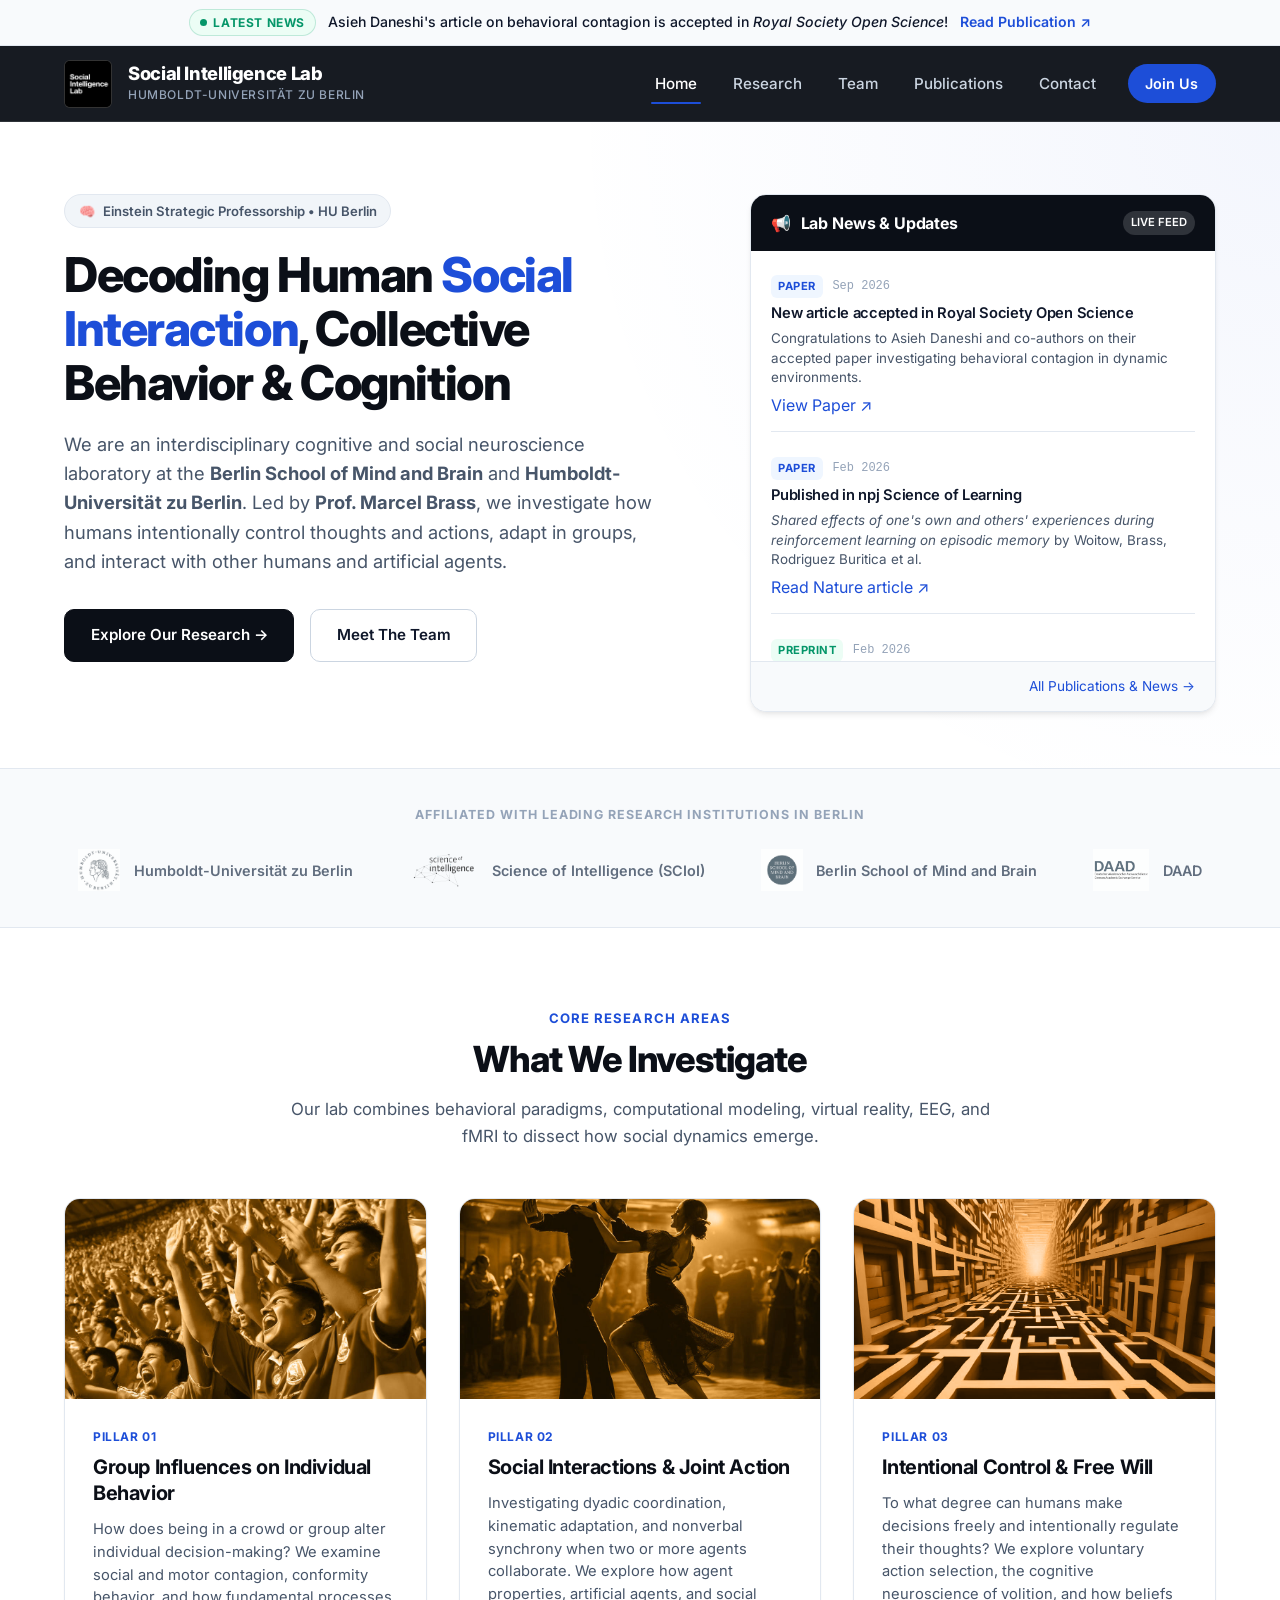
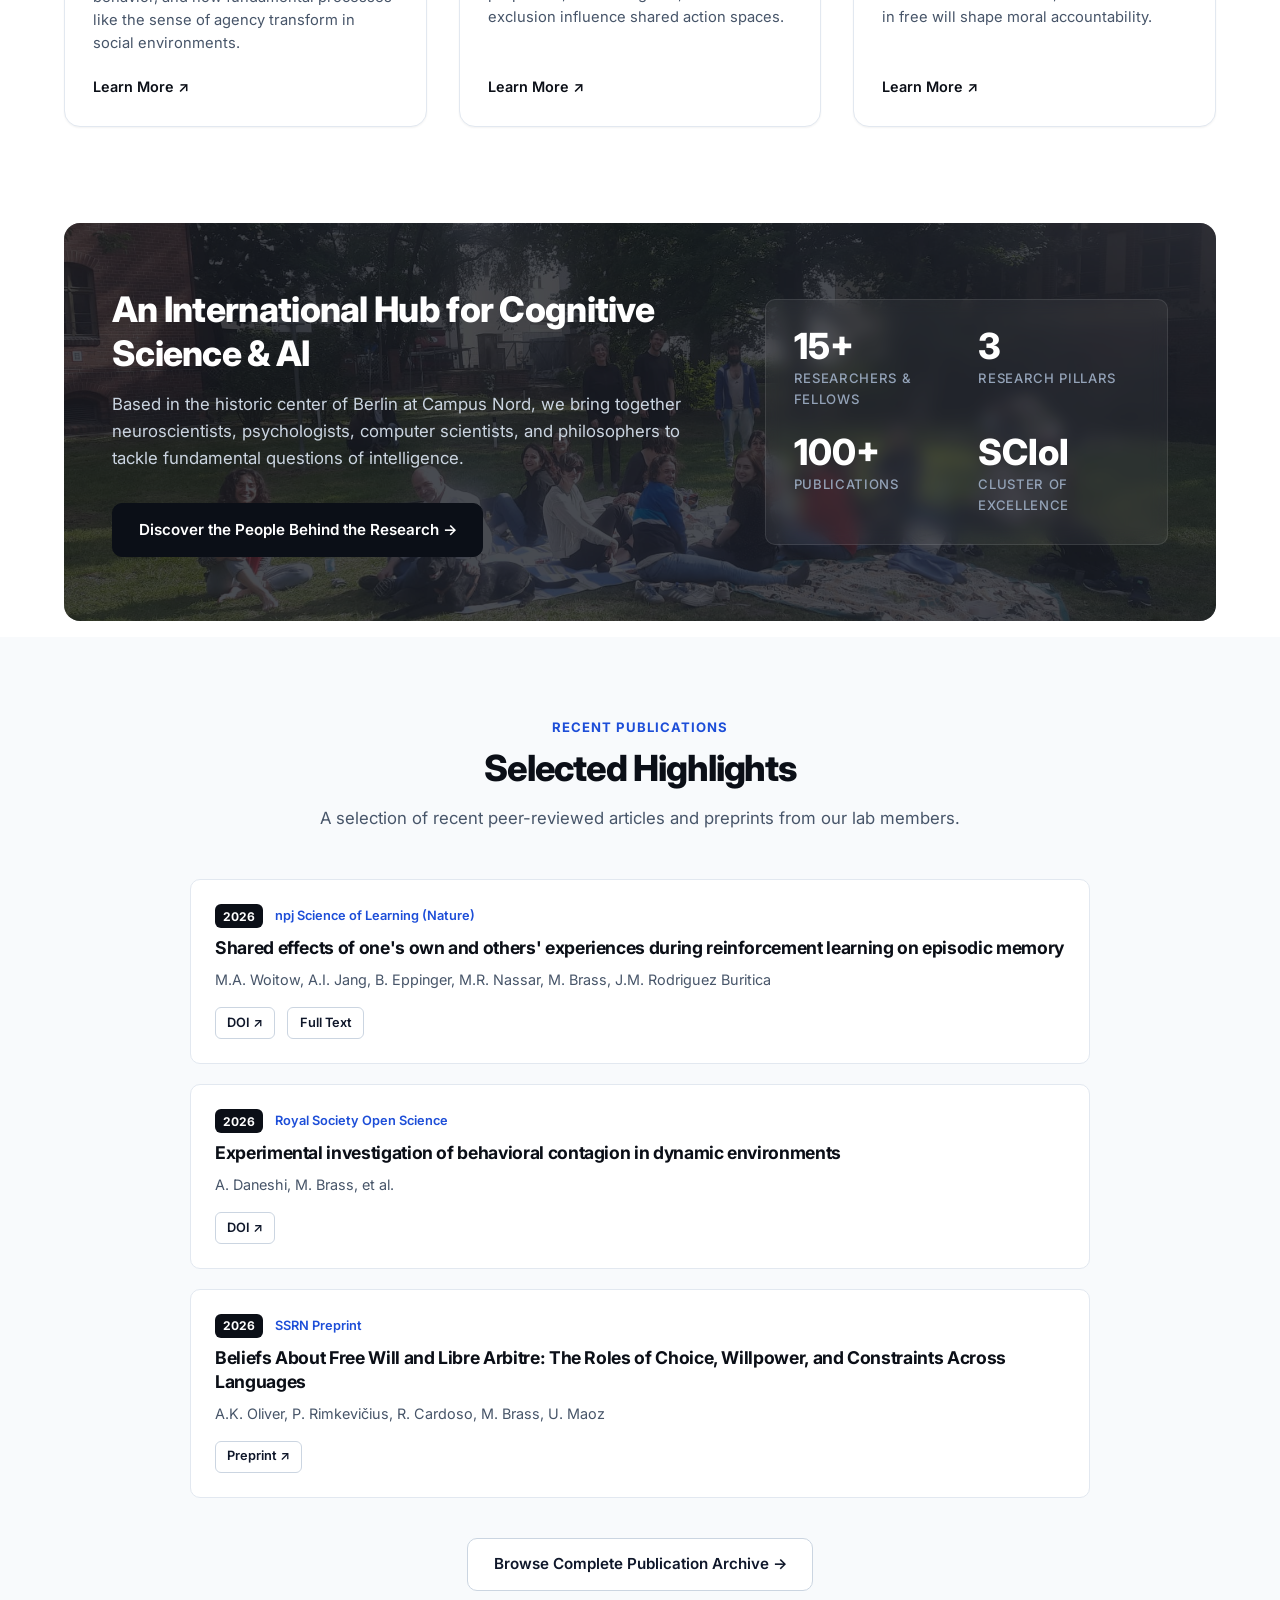
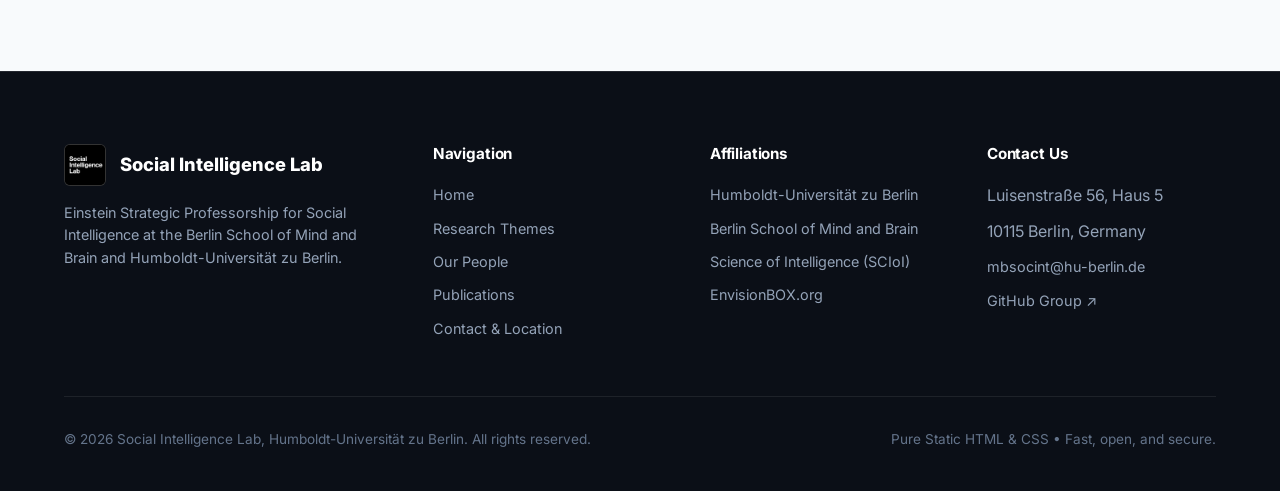
==== index.html @ 47cda261 "Initial scaffold: Modern pure static HTML/CSS website with Hero Split News Feed" ====
<!DOCTYPE html>
<html lang="en">
<head>
  <meta charset="UTF-8" />
  <meta name="viewport" content="width=device-width, initial-scale=1.0" />
  <title>Social Intelligence Lab | Humboldt-Universität zu Berlin</title>
  <meta name="description" content="Social Intelligence Lab, Einstein Professorship led by Prof. Marcel Brass at the Berlin School of Mind and Brain and Humboldt-Universität zu Berlin. Investigating the neuro-cognitive mechanisms of social behavior, collective dynamics, and intentional control." />
  
  <!-- Preconnect to Google Fonts -->
  <link rel="preconnect" href="https://fonts.googleapis.com" />
  <link rel="preconnect" href="https://fonts.gstatic.com" crossorigin />
  <link href="https://fonts.googleapis.com/css2?family=Inter:wght@400;500;600;700;800&family=JetBrains+Mono:wght@400;600&display=swap" rel="stylesheet" />

  <!-- Stylesheet -->
  <link rel="stylesheet" href="assets/css/style.css" />
  <link rel="icon" type="image/png" href="assets/images/logo.png" />
</head>
<body>

  <!-- 1. TOP ANNOUNCEMENT RIBBON -->
  <aside class="announcement-bar" aria-label="Announcement">
    <div class="container announcement-content">
      <span class="announcement-pill"><span class="pulsing-dot"></span> Latest News</span>
      <span class="announcement-text">Asieh Daneshi's article on behavioral contagion is accepted in <em>Royal Society Open Science</em>!</span>
      <a href="https://doi.org/10.1098/rsos.250200" target="_blank" rel="noopener noreferrer" class="announcement-link">
        Read Publication ↗
      </a>
    </div>
  </aside>

  <!-- 2. STICKY HEADER & NAVIGATION -->
  <header class="site-header">
    <div class="container nav-container">
      <a href="index.html" class="brand-link">
        <img src="assets/images/logo.png" alt="Social Intelligence Lab Logo" class="brand-logo" />
        <div class="brand-text">
          <span class="brand-title">Social Intelligence Lab</span>
          <span class="brand-subtitle">Humboldt-Universität zu Berlin</span>
        </div>
      </a>

      <!-- Mobile Hamburger Button -->
      <button class="mobile-toggle" aria-label="Toggle navigation menu" aria-expanded="false">
        ☰
      </button>

      <!-- Navigation Links -->
      <nav class="nav-menu" aria-label="Main Navigation">
        <a href="index.html" class="nav-link active">Home</a>
        <a href="research.html" class="nav-link">Research</a>
        <a href="team.html" class="nav-link">Team</a>
        <a href="publications.html" class="nav-link">Publications</a>
        <a href="contact.html" class="nav-link">Contact</a>
        <a href="contact.html#join" class="nav-cta">Join Us</a>
      </nav>
    </div>
  </header>

  <!-- 3. HERO SECTION (SPLIT 60% / 40%) -->
  <main id="main-content">
    <section class="hero-section">
      <div class="container hero-grid">
        
        <!-- Left Column: Vision & Identity -->
        <div class="hero-content">
          <div class="hero-badge">
            <span>🧠</span> Einstein Strategic Professorship • HU Berlin
          </div>
          <h1 class="hero-title">
            Decoding Human <span>Social Interaction</span>, Collective Behavior & Cognition
          </h1>
          <p class="hero-description">
            We are an interdisciplinary cognitive and social neuroscience laboratory at the 
            <strong>Berlin School of Mind and Brain</strong> and <strong>Humboldt-Universität zu Berlin</strong>. 
            Led by <strong>Prof. Marcel Brass</strong>, we investigate how humans intentionally control thoughts and actions, adapt in groups, and interact with other humans and artificial agents.
          </p>
          <div class="hero-actions">
            <a href="research.html" class="btn btn-primary">Explore Our Research →</a>
            <a href="team.html" class="btn btn-secondary">Meet The Team</a>
          </div>
        </div>

        <!-- Right Column: Hero Live News Feed -->
        <aside class="hero-news-box" aria-label="Latest Lab Updates">
          <div class="news-box-header">
            <h3><span>📢</span> Lab News & Updates</h3>
            <span class="live-badge">Live Feed</span>
          </div>

          <div class="news-box-list">
            <!-- News Item 1 -->
            <article class="news-item">
              <div class="news-meta">
                <span class="news-tag tag-paper">Paper</span>
                <time class="news-date" datetime="2026-09">Sep 2026</time>
              </div>
              <h4 class="news-headline">New article accepted in Royal Society Open Science</h4>
              <p class="news-snippet">
                Congratulations to Asieh Daneshi and co-authors on their accepted paper investigating behavioral contagion in dynamic environments.
              </p>
              <a href="https://doi.org/10.1098/rsos.250200" target="_blank" rel="noopener noreferrer">View Paper ↗</a>
            </article>

            <!-- News Item 2 -->
            <article class="news-item">
              <div class="news-meta">
                <span class="news-tag tag-paper">Paper</span>
                <time class="news-date" datetime="2026-02">Feb 2026</time>
              </div>
              <h4 class="news-headline">Published in npj Science of Learning</h4>
              <p class="news-snippet">
                <em>Shared effects of one's own and others' experiences during reinforcement learning on episodic memory</em> by Woitow, Brass, Rodriguez Buritica et al.
              </p>
              <a href="https://doi.org/10.1038/s41539-026-00409-7" target="_blank" rel="noopener noreferrer">Read Nature article ↗</a>
            </article>

            <!-- News Item 3 -->
            <article class="news-item">
              <div class="news-meta">
                <span class="news-tag tag-event">Preprint</span>
                <time class="news-date" datetime="2026-02">Feb 2026</time>
              </div>
              <h4 class="news-headline">Free Will and Libre Arbitre Across Languages</h4>
              <p class="news-snippet">
                New preprint on how choice, willpower, and constraints shape lay judgments across language communities (Oliver, Brass, Maoz et al.).
              </p>
              <a href="https://ssrn.com/abstract=6332405" target="_blank" rel="noopener noreferrer">Read SSRN Preprint ↗</a>
            </article>

            <!-- News Item 4 -->
            <article class="news-item">
              <div class="news-meta">
                <span class="news-tag tag-paper">Preprint</span>
                <time class="news-date" datetime="2026-01">Jan 2026</time>
              </div>
              <h4 class="news-headline">Us and Them: Anticipated Imitation Between Groups</h4>
              <p class="news-snippet">
                New study examining anticipated imitation and in-group/out-group coordination by Chai, Brass, Holroyd, Braem et al. on bioRxiv.
              </p>
              <a href="https://doi.org/10.64898/2026.01.26.701713" target="_blank" rel="noopener noreferrer">Read bioRxiv ↗</a>
            </article>
          </div>

          <div class="news-box-footer">
            <a href="publications.html">All Publications & News →</a>
          </div>
        </aside>

      </div>
    </section>

    <!-- 4. INSTITUTIONAL AFFILIATIONS STRIP -->
    <section class="affiliations-section" aria-label="Affiliated Institutions">
      <div class="container">
        <div class="affiliations-label">Affiliated with Leading Research Institutions in Berlin</div>
        <div class="affiliations-row">
          <div class="affil-item">
            <img src="assets/images/hu_logo.jpeg" alt="Humboldt-Universität zu Berlin" />
            <span>Humboldt-Universität zu Berlin</span>
          </div>
          <div class="affil-item">
            <img src="assets/images/scioi_logo.png" alt="Science of Intelligence Excellence Cluster" />
            <span>Science of Intelligence (SCIoI)</span>
          </div>
          <div class="affil-item">
            <img src="assets/images/mb_logo.png" alt="Berlin School of Mind and Brain" />
            <span>Berlin School of Mind and Brain</span>
          </div>
          <div class="affil-item">
            <img src="assets/images/daad.png" alt="DAAD" />
            <span>DAAD</span>
          </div>
        </div>
      </div>
    </section>

    <!-- 5. CORE RESEARCH PILLARS -->
    <section class="section" id="research">
      <div class="container">
        <header class="section-header">
          <span class="section-tag">Core Research Areas</span>
          <h2 class="section-title">What We Investigate</h2>
          <p class="section-subtitle">
            Our lab combines behavioral paradigms, computational modeling, virtual reality, EEG, and fMRI to dissect how social dynamics emerge.
          </p>
        </header>

        <div class="research-grid">
          <!-- Pillar 1 -->
          <article class="research-card">
            <img src="assets/images/projects/crowd.jpg" alt="Crowd behavior illustration" class="research-card-img" />
            <div class="research-card-body">
              <span class="research-card-tag">Pillar 01</span>
              <h3 class="research-card-title">Group Influences on Individual Behavior</h3>
              <p class="research-card-text">
                How does being in a crowd or group alter individual decision-making? We examine social and motor contagion, conformity behavior, and how fundamental processes like the sense of agency transform in social environments.
              </p>
              <a href="research.html#group-influence" class="research-card-link">Learn More ↗</a>
            </div>
          </article>

          <!-- Pillar 2 -->
          <article class="research-card">
            <img src="assets/images/projects/joint action_color.jpg" alt="Joint action illustration" class="research-card-img" />
            <div class="research-card-body">
              <span class="research-card-tag">Pillar 02</span>
              <h3 class="research-card-title">Social Interactions & Joint Action</h3>
              <p class="research-card-text">
                Investigating dyadic coordination, kinematic adaptation, and nonverbal synchrony when two or more agents collaborate. We explore how agent properties, artificial agents, and social exclusion influence shared action spaces.
              </p>
              <a href="research.html#social-interaction" class="research-card-link">Learn More ↗</a>
            </div>
          </article>

          <!-- Pillar 3 -->
          <article class="research-card">
            <img src="assets/images/projects/free will.png" alt="Intentional control diagram" class="research-card-img" />
            <div class="research-card-body">
              <span class="research-card-tag">Pillar 03</span>
              <h3 class="research-card-title">Intentional Control & Free Will</h3>
              <p class="research-card-text">
                To what degree can humans make decisions freely and intentionally regulate their thoughts? We explore voluntary action selection, the cognitive neuroscience of volition, and how beliefs in free will shape moral accountability.
              </p>
              <a href="research.html#intentionality" class="research-card-link">Learn More ↗</a>
            </div>
          </article>
        </div>
      </div>
    </section>

    <!-- 6. LAB SPOTLIGHT BANNER -->
    <section class="container">
      <div class="spotlight-banner">
        <div class="spotlight-content">
          <h2 class="spotlight-title">An International Hub for Cognitive Science & AI</h2>
          <p class="spotlight-desc">
            Based in the historic center of Berlin at Campus Nord, we bring together neuroscientists, psychologists, computer scientists, and philosophers to tackle fundamental questions of intelligence.
          </p>
          <a href="team.html" class="btn btn-primary">Discover the People Behind the Research →</a>
        </div>
        <div class="spotlight-stats">
          <div>
            <div class="stat-num">15+</div>
            <div class="stat-label">Researchers & Fellows</div>
          </div>
          <div>
            <div class="stat-num">3</div>
            <div class="stat-label">Research Pillars</div>
          </div>
          <div>
            <div class="stat-num">100+</div>
            <div class="stat-label">Publications</div>
          </div>
          <div>
            <div class="stat-num">SCIoI</div>
            <div class="stat-label">Cluster of Excellence</div>
          </div>
        </div>
      </div>
    </section>

    <!-- 7. RECENT PUBLICATIONS HIGHLIGHT -->
    <section class="section section-alt" id="publications">
      <div class="container">
        <header class="section-header">
          <span class="section-tag">Recent Publications</span>
          <h2 class="section-title">Selected Highlights</h2>
          <p class="section-subtitle">
            A selection of recent peer-reviewed articles and preprints from our lab members.
          </p>
        </header>

        <div class="publications-list">
          <!-- Pub 1 -->
          <article class="pub-card">
            <div class="pub-meta">
              <span class="pub-year">2026</span>
              <span class="pub-journal">npj Science of Learning (Nature)</span>
            </div>
            <h3 class="pub-title">Shared effects of one's own and others' experiences during reinforcement learning on episodic memory</h3>
            <p class="pub-authors">M.A. Woitow, A.I. Jang, B. Eppinger, M.R. Nassar, M. Brass, J.M. Rodriguez Buritica</p>
            <div class="pub-links">
              <a href="https://doi.org/10.1038/s41539-026-00409-7" target="_blank" rel="noopener noreferrer" class="pub-btn">DOI ↗</a>
              <a href="https://www.nature.com/articles/s41539-026-00409-7" target="_blank" rel="noopener noreferrer" class="pub-btn">Full Text</a>
            </div>
          </article>

          <!-- Pub 2 -->
          <article class="pub-card">
            <div class="pub-meta">
              <span class="pub-year">2026</span>
              <span class="pub-journal">Royal Society Open Science</span>
            </div>
            <h3 class="pub-title">Experimental investigation of behavioral contagion in dynamic environments</h3>
            <p class="pub-authors">A. Daneshi, M. Brass, et al.</p>
            <div class="pub-links">
              <a href="https://doi.org/10.1098/rsos.250200" target="_blank" rel="noopener noreferrer" class="pub-btn">DOI ↗</a>
            </div>
          </article>

          <!-- Pub 3 -->
          <article class="pub-card">
            <div class="pub-meta">
              <span class="pub-year">2026</span>
              <span class="pub-journal">SSRN Preprint</span>
            </div>
            <h3 class="pub-title">Beliefs About Free Will and Libre Arbitre: The Roles of Choice, Willpower, and Constraints Across Languages</h3>
            <p class="pub-authors">A.K. Oliver, P. Rimkevičius, R. Cardoso, M. Brass, U. Maoz</p>
            <div class="pub-links">
              <a href="https://ssrn.com/abstract=6332405" target="_blank" rel="noopener noreferrer" class="pub-btn">Preprint ↗</a>
            </div>
          </article>
        </div>

        <div style="text-align: center; margin-top: 2.5rem;">
          <a href="publications.html" class="btn btn-secondary">Browse Complete Publication Archive →</a>
        </div>
      </div>
    </section>
  </main>

  <!-- 8. FOOTER -->
  <footer class="site-footer">
    <div class="container">
      <div class="footer-grid">
        <div class="footer-brand">
          <div class="footer-logo-row">
            <img src="assets/images/logo.png" alt="Social Intelligence Lab Logo" class="footer-logo" />
            <span class="footer-brand-title">Social Intelligence Lab</span>
          </div>
          <p class="footer-brand-desc">
            Einstein Strategic Professorship for Social Intelligence at the Berlin School of Mind and Brain and Humboldt-Universität zu Berlin.
          </p>
        </div>

        <div class="footer-col">
          <h4>Navigation</h4>
          <div class="footer-links">
            <a href="index.html">Home</a>
            <a href="research.html">Research Themes</a>
            <a href="team.html">Our People</a>
            <a href="publications.html">Publications</a>
            <a href="contact.html">Contact & Location</a>
          </div>
        </div>

        <div class="footer-col">
          <h4>Affiliations</h4>
          <div class="footer-links">
            <a href="https://www.hu-berlin.de/" target="_blank" rel="noopener noreferrer">Humboldt-Universität zu Berlin</a>
            <a href="https://www.mind-and-brain.de/" target="_blank" rel="noopener noreferrer">Berlin School of Mind and Brain</a>
            <a href="https://www.scienceofintelligence.de/" target="_blank" rel="noopener noreferrer">Science of Intelligence (SCIoI)</a>
            <a href="https://envisionbox.org/" target="_blank" rel="noopener noreferrer">EnvisionBOX.org</a>
          </div>
        </div>

        <div class="footer-col">
          <h4>Contact Us</h4>
          <div class="footer-links">
            <span>Luisenstraße 56, Haus 5</span>
            <span>10115 Berlin, Germany</span>
            <a href="mailto:mbsocint@hu-berlin.de">mbsocint@hu-berlin.de</a>
            <a href="https://github.com/Social-intelligence-group" target="_blank" rel="noopener noreferrer">GitHub Group ↗</a>
          </div>
        </div>
      </div>

      <div class="footer-bottom">
        <div>© 2026 Social Intelligence Lab, Humboldt-Universität zu Berlin. All rights reserved.</div>
        <div>Pure Static HTML & CSS • Fast, open, and secure.</div>
      </div>
    </div>
  </footer>

  <!-- Scripts -->
  <script src="assets/js/main.js"></script>
</body>
</html>
---- assets/css/style.css ----
/* ==========================================================================
   Social Intelligence Lab - Main Stylesheet
   Pure Vanilla CSS Design System
   ========================================================================== */

/* --- 1. DESIGN TOKENS (CSS VARIABLES) --- */
:root {
  /* Brand & Core Palette (Tailored for high-contrast B&W logo) */
  --color-obsidian: #0b0f17;
  --color-dark-surface: #111827;
  --color-dark-border: #1f2937;
  
  --color-bg: #ffffff;
  --color-surface: #ffffff;
  --color-surface-subtle: #f8fafc;
  --color-surface-alt: #f1f5f9;
  
  --color-text-main: #0f172a;
  --color-text-muted: #475569;
  --color-text-light: #94a3b8;
  --color-border: #e2e8f0;
  --color-border-dark: #cbd5e1;

  /* Accent: Electric Azure / Cognitive Blue */
  --color-accent: #1d4ed8;
  --color-accent-hover: #1e40af;
  --color-accent-subtle: #eff6ff;
  --color-accent-glow: rgba(29, 78, 216, 0.15);

  /* Status Accents */
  --color-emerald: #059669;
  --color-emerald-bg: #ecfdf5;
  --color-amber: #d97706;
  --color-amber-bg: #fffbeb;

  /* Typography */
  --font-main: 'Inter', -apple-system, BlinkMacSystemFont, "Segoe UI", Roboto, Helvetica, Arial, sans-serif;
  --font-mono: ui-monospace, SFMono-Regular, Menlo, Monaco, Consolas, monospace;

  /* Layout */
  --max-width: 1200px;
  --header-height: 76px;
  --radius-sm: 6px;
  --radius-md: 10px;
  --radius-lg: 16px;
  --radius-full: 9999px;

  /* Shadows */
  --shadow-sm: 0 1px 2px 0 rgba(0, 0, 0, 0.05);
  --shadow-md: 0 4px 6px -1px rgba(0, 0, 0, 0.08), 0 2px 4px -2px rgba(0, 0, 0, 0.05);
  --shadow-lg: 0 10px 15px -3px rgba(0, 0, 0, 0.08), 0 4px 6px -4px rgba(0, 0, 0, 0.04);
  --shadow-hover: 0 20px 25px -5px rgba(0, 0, 0, 0.1), 0 8px 10px -6px rgba(0, 0, 0, 0.04);

  /* Transitions */
  --transition-fast: 0.15s ease;
  --transition-normal: 0.25s ease;
}

/* --- 2. RESET & BASE --- */
*, *::before, *::after {
  box-sizing: border-box;
  margin: 0;
  padding: 0;
}

html {
  font-family: var(--font-main);
  font-size: 16px;
  line-height: 1.6;
  color: var(--color-text-main);
  background-color: var(--color-bg);
  scroll-behavior: smooth;
  -webkit-font-smoothing: antialiased;
}

body {
  min-height: 100vh;
  display: flex;
  flex-direction: column;
}

img, picture, video, canvas, svg {
  display: block;
  max-width: 100%;
}

a {
  color: var(--color-accent);
  text-decoration: none;
  transition: color var(--transition-fast);
}

a:hover {
  color: var(--color-accent-hover);
}

h1, h2, h3, h4, h5, h6 {
  color: var(--color-obsidian);
  font-weight: 700;
  line-height: 1.25;
  letter-spacing: -0.02em;
}

p {
  color: var(--color-text-muted);
}

ul, ol {
  list-style: none;
}

.container {
  width: 100%;
  max-width: var(--max-width);
  margin-left: auto;
  margin-right: auto;
  padding-left: 1.5rem;
  padding-right: 1.5rem;
}

/* --- 3. HEADER & NAVIGATION --- */
.site-header {
  position: sticky;
  top: 0;
  z-index: 1000;
  background: rgba(11, 15, 23, 0.95);
  backdrop-filter: blur(12px);
  -webkit-backdrop-filter: blur(12px);
  border-bottom: 1px solid rgba(255, 255, 255, 0.1);
  height: var(--header-height);
  display: flex;
  align-items: center;
}

.nav-container {
  display: flex;
  align-items: center;
  justify-content: space-between;
  width: 100%;
}

.brand-link {
  display: flex;
  align-items: center;
  gap: 1rem;
  text-decoration: none;
}

.brand-logo {
  height: 48px;
  width: 48px;
  border-radius: var(--radius-sm);
  background: #000;
  border: 1px solid rgba(255, 255, 255, 0.2);
  object-fit: cover;
}

.brand-text {
  display: flex;
  flex-direction: column;
}

.brand-title {
  color: #ffffff;
  font-size: 1.15rem;
  font-weight: 800;
  letter-spacing: -0.02em;
  line-height: 1.15;
}

.brand-subtitle {
  color: #94a3b8;
  font-size: 0.75rem;
  font-weight: 500;
  text-transform: uppercase;
  letter-spacing: 0.05em;
}

.nav-menu {
  display: flex;
  align-items: center;
  gap: 1.75rem;
}

.nav-link {
  color: #cbd5e1;
  font-size: 0.95rem;
  font-weight: 500;
  padding: 0.5rem 0.25rem;
  position: relative;
  transition: color var(--transition-fast);
}

.nav-link:hover,
.nav-link.active {
  color: #ffffff;
}

.nav-link.active::after {
  content: '';
  position: absolute;
  bottom: 0;
  left: 0;
  width: 100%;
  height: 2px;
  background: var(--color-accent);
  border-radius: var(--radius-full);
}

.nav-cta {
  background: var(--color-accent);
  color: #ffffff !important;
  padding: 0.5rem 1.1rem;
  border-radius: var(--radius-full);
  font-weight: 600;
  font-size: 0.9rem;
  transition: background var(--transition-fast), transform var(--transition-fast);
}

.nav-cta:hover {
  background: var(--color-accent-hover);
  transform: translateY(-1px);
}

/* Mobile Toggle */
.mobile-toggle {
  display: none;
  background: none;
  border: none;
  color: #ffffff;
  font-size: 1.5rem;
  cursor: pointer;
  padding: 0.5rem;
}

/* --- 4. TOP ANNOUNCEMENT RIBBON --- */
.announcement-bar {
  background: var(--color-surface-subtle);
  border-bottom: 1px solid var(--color-border);
  padding: 0.55rem 0;
  font-size: 0.88rem;
}

.announcement-content {
  display: flex;
  align-items: center;
  justify-content: center;
  gap: 0.75rem;
  text-align: center;
  flex-wrap: wrap;
}

.announcement-pill {
  display: inline-flex;
  align-items: center;
  gap: 0.4rem;
  background: var(--color-emerald-bg);
  color: var(--color-emerald);
  font-size: 0.75rem;
  font-weight: 700;
  padding: 0.2rem 0.6rem;
  border-radius: var(--radius-full);
  text-transform: uppercase;
  letter-spacing: 0.05em;
  border: 1px solid rgba(5, 150, 105, 0.2);
}

.pulsing-dot {
  width: 7px;
  height: 7px;
  background: var(--color-emerald);
  border-radius: 50%;
  display: inline-block;
  animation: pulse-dot 1.8s infinite;
}

@keyframes pulse-dot {
  0% { transform: scale(0.9); opacity: 0.8; }
  50% { transform: scale(1.3); opacity: 1; box-shadow: 0 0 6px var(--color-emerald); }
  100% { transform: scale(0.9); opacity: 0.8; }
}

.announcement-text {
  color: var(--color-text-main);
  font-weight: 500;
}

.announcement-link {
  color: var(--color-accent);
  font-weight: 600;
  display: inline-flex;
  align-items: center;
  gap: 0.25rem;
}

.announcement-link:hover {
  text-decoration: underline;
}

/* --- 5. HERO SECTION (SPLIT 60% / 40%) --- */
.hero-section {
  padding: 4.5rem 0 3.5rem;
  background: radial-gradient(circle at top right, rgba(29, 78, 216, 0.05) 0%, rgba(255, 255, 255, 0) 50%);
  border-bottom: 1px solid var(--color-border);
}

.hero-grid {
  display: grid;
  grid-template-columns: 1.15fr 0.85fr;
  gap: 3.5rem;
  align-items: start;
}

.hero-content {
  display: flex;
  flex-direction: column;
}

.hero-badge {
  display: inline-flex;
  align-items: center;
  gap: 0.5rem;
  width: fit-content;
  background: var(--color-surface-alt);
  color: var(--color-text-muted);
  font-size: 0.82rem;
  font-weight: 600;
  padding: 0.35rem 0.85rem;
  border-radius: var(--radius-full);
  margin-bottom: 1.25rem;
  border: 1px solid var(--color-border);
}

.hero-title {
  font-size: 3rem;
  font-weight: 800;
  line-height: 1.12;
  letter-spacing: -0.03em;
  margin-bottom: 1.25rem;
  color: var(--color-obsidian);
}

.hero-title span {
  color: var(--color-accent);
}

.hero-description {
  font-size: 1.15rem;
  line-height: 1.6;
  color: var(--color-text-muted);
  margin-bottom: 2rem;
  max-width: 95%;
}

.hero-actions {
  display: flex;
  gap: 1rem;
  flex-wrap: wrap;
}

.btn {
  display: inline-flex;
  align-items: center;
  justify-content: center;
  gap: 0.5rem;
  font-size: 0.95rem;
  font-weight: 600;
  padding: 0.85rem 1.6rem;
  border-radius: var(--radius-md);
  transition: all var(--transition-fast);
  cursor: pointer;
}

.btn-primary {
  background: var(--color-obsidian);
  color: #ffffff;
  border: 1px solid var(--color-obsidian);
}

.btn-primary:hover {
  background: #1e293b;
  color: #ffffff;
  transform: translateY(-2px);
  box-shadow: var(--shadow-md);
}

.btn-secondary {
  background: var(--color-surface);
  color: var(--color-text-main);
  border: 1px solid var(--color-border-dark);
}

.btn-secondary:hover {
  background: var(--color-surface-subtle);
  border-color: var(--color-text-main);
  transform: translateY(-2px);
}

/* News Widget Box (Right Column of Hero) */
.hero-news-box {
  background: #ffffff;
  border: 1px solid var(--color-border);
  border-radius: var(--radius-lg);
  box-shadow: var(--shadow-md);
  overflow: hidden;
  display: flex;
  flex-direction: column;
}

.news-box-header {
  background: var(--color-obsidian);
  color: #ffffff;
  padding: 1rem 1.25rem;
  display: flex;
  align-items: center;
  justify-content: space-between;
}

.news-box-header h2,
.news-box-header h3 {
  color: #ffffff;
  font-size: 1rem;
  font-weight: 700;
  display: flex;
  align-items: center;
  gap: 0.6rem;
  letter-spacing: -0.01em;
}

.live-badge {
  font-size: 0.7rem;
  background: rgba(255, 255, 255, 0.15);
  color: #ffffff;
  padding: 0.2rem 0.5rem;
  border-radius: var(--radius-full);
  font-weight: 600;
  text-transform: uppercase;
}

.news-box-list {
  padding: 0.75rem 1.25rem;
  display: flex;
  flex-direction: column;
  gap: 0.85rem;
  max-height: 410px;
  overflow-y: auto;
}

.news-item {
  padding: 0.75rem 0;
  border-bottom: 1px solid var(--color-border);
  display: flex;
  flex-direction: column;
  gap: 0.35rem;
}

.news-item:last-child {
  border-bottom: none;
}

.news-meta {
  display: flex;
  align-items: center;
  gap: 0.6rem;
  font-size: 0.78rem;
}

.news-tag {
  font-weight: 700;
  text-transform: uppercase;
  font-size: 0.7rem;
  padding: 0.15rem 0.45rem;
  border-radius: var(--radius-sm);
  letter-spacing: 0.04em;
}

.news-tag.tag-paper {
  background: var(--color-accent-subtle);
  color: var(--color-accent);
}

.news-tag.tag-event {
  background: var(--color-emerald-bg);
  color: var(--color-emerald);
}

.news-tag.tag-team {
  background: var(--color-amber-bg);
  color: var(--color-amber);
}

.news-date {
  color: var(--color-text-light);
  font-family: var(--font-mono);
  font-size: 0.75rem;
}

.news-headline {
  font-size: 0.92rem;
  font-weight: 600;
  line-height: 1.35;
  color: var(--color-text-main);
}

.news-snippet {
  font-size: 0.84rem;
  color: var(--color-text-muted);
  line-height: 1.45;
}

.news-box-footer {
  padding: 0.85rem 1.25rem;
  background: var(--color-surface-subtle);
  border-top: 1px solid var(--color-border);
  font-size: 0.85rem;
  display: flex;
  justify-content: flex-end;
}

/* --- 6. AFFILIATIONS & INSTITUTION STRIP --- */
.affiliations-section {
  padding: 2.25rem 0;
  background: var(--color-surface-subtle);
  border-bottom: 1px solid var(--color-border);
}

.affiliations-label {
  text-align: center;
  font-size: 0.78rem;
  font-weight: 700;
  text-transform: uppercase;
  letter-spacing: 0.08em;
  color: var(--color-text-light);
  margin-bottom: 1.5rem;
}

.affiliations-row {
  display: flex;
  align-items: center;
  justify-content: center;
  gap: 3.5rem;
  flex-wrap: wrap;
}

.affil-item {
  display: flex;
  align-items: center;
  gap: 0.85rem;
  color: var(--color-text-muted);
  font-weight: 600;
  font-size: 0.9rem;
  opacity: 0.85;
  transition: opacity var(--transition-fast), transform var(--transition-fast);
}

.affil-item:hover {
  opacity: 1;
  transform: translateY(-1px);
}

.affil-item img {
  height: 42px;
  width: auto;
  object-fit: contain;
  filter: grayscale(80%);
  transition: filter var(--transition-fast);
}

.affil-item:hover img {
  filter: grayscale(0%);
}

/* --- 7. SECTION HEADERS & GENERAL --- */
.section {
  padding: 5rem 0;
}

.section-alt {
  background-color: var(--color-surface-subtle);
}

.section-header {
  margin-bottom: 3rem;
  text-align: center;
  max-width: 720px;
  margin-left: auto;
  margin-right: auto;
}

.section-tag {
  color: var(--color-accent);
  font-size: 0.82rem;
  font-weight: 700;
  text-transform: uppercase;
  letter-spacing: 0.08em;
  margin-bottom: 0.5rem;
  display: block;
}

.section-title {
  font-size: 2.25rem;
  font-weight: 800;
  letter-spacing: -0.03em;
  margin-bottom: 0.85rem;
  color: var(--color-obsidian);
}

.section-subtitle {
  font-size: 1.05rem;
  color: var(--color-text-muted);
}

/* --- 8. RESEARCH PILLARS GRID --- */
.research-grid {
  display: grid;
  grid-template-columns: repeat(3, 1fr);
  gap: 2rem;
}

.research-card {
  background: #ffffff;
  border: 1px solid var(--color-border);
  border-radius: var(--radius-lg);
  overflow: hidden;
  box-shadow: var(--shadow-sm);
  display: flex;
  flex-direction: column;
  transition: all var(--transition-normal);
}

.research-card:hover {
  transform: translateY(-5px);
  box-shadow: var(--shadow-hover);
  border-color: var(--color-border-dark);
}

.research-card-img {
  height: 200px;
  width: 100%;
  object-fit: cover;
  background: var(--color-surface-alt);
}

.research-card-body {
  padding: 1.75rem;
  display: flex;
  flex-direction: column;
  flex-grow: 1;
}

.research-card-tag {
  font-size: 0.75rem;
  font-weight: 700;
  text-transform: uppercase;
  color: var(--color-accent);
  letter-spacing: 0.05em;
  margin-bottom: 0.5rem;
}

.research-card-title {
  font-size: 1.25rem;
  font-weight: 700;
  margin-bottom: 0.75rem;
  line-height: 1.3;
}

.research-card-text {
  font-size: 0.92rem;
  color: var(--color-text-muted);
  line-height: 1.55;
  margin-bottom: 1.25rem;
  flex-grow: 1;
}

.research-card-link {
  font-weight: 600;
  font-size: 0.9rem;
  display: inline-flex;
  align-items: center;
  gap: 0.35rem;
  color: var(--color-obsidian);
}

.research-card:hover .research-card-link {
  color: var(--color-accent);
}

/* --- 9. FEATURED PUBLICATIONS STRIP --- */
.publications-list {
  display: flex;
  flex-direction: column;
  gap: 1.25rem;
  max-width: 900px;
  margin: 0 auto;
}

.pub-card {
  background: #ffffff;
  border: 1px solid var(--color-border);
  border-radius: var(--radius-md);
  padding: 1.5rem;
  transition: all var(--transition-fast);
  display: flex;
  flex-direction: column;
  gap: 0.5rem;
}

.pub-card:hover {
  border-color: var(--color-accent);
  box-shadow: var(--shadow-sm);
  transform: translateX(4px);
}

.pub-meta {
  display: flex;
  align-items: center;
  gap: 0.75rem;
  font-size: 0.8rem;
}

.pub-year {
  background: var(--color-obsidian);
  color: #ffffff;
  font-weight: 700;
  padding: 0.15rem 0.5rem;
  border-radius: var(--radius-sm);
  font-size: 0.75rem;
}

.pub-journal {
  font-weight: 600;
  color: var(--color-accent);
}

.pub-title {
  font-size: 1.1rem;
  font-weight: 700;
  color: var(--color-obsidian);
  line-height: 1.35;
}

.pub-authors {
  font-size: 0.9rem;
  color: var(--color-text-muted);
}

.pub-links {
  display: flex;
  gap: 0.75rem;
  margin-top: 0.5rem;
}

.pub-btn {
  font-size: 0.8rem;
  font-weight: 600;
  padding: 0.3rem 0.7rem;
  border-radius: var(--radius-sm);
  border: 1px solid var(--color-border-dark);
  color: var(--color-text-main);
  background: var(--color-surface);
  transition: all var(--transition-fast);
}

.pub-btn:hover {
  background: var(--color-obsidian);
  color: #ffffff;
  border-color: var(--color-obsidian);
}

/* --- 10. LAB SPOTLIGHT BANNER --- */
.spotlight-banner {
  position: relative;
  border-radius: var(--radius-lg);
  overflow: hidden;
  background: var(--color-obsidian);
  color: #ffffff;
  padding: 4rem 3rem;
  margin: 1rem 0;
  display: grid;
  grid-template-columns: 1.2fr 0.8fr;
  gap: 3rem;
  align-items: center;
}

.spotlight-banner::before {
  content: '';
  position: absolute;
  top: 0;
  left: 0;
  right: 0;
  bottom: 0;
  background-image: url('../images/Lab_photo_2025.jpeg');
  background-size: cover;
  background-position: center;
  opacity: 0.25;
}

.spotlight-content {
  position: relative;
  z-index: 1;
}

.spotlight-title {
  color: #ffffff;
  font-size: 2.2rem;
  font-weight: 800;
  margin-bottom: 1rem;
  letter-spacing: -0.02em;
}

.spotlight-desc {
  color: #cbd5e1;
  font-size: 1.05rem;
  line-height: 1.6;
  margin-bottom: 2rem;
}

.spotlight-stats {
  position: relative;
  z-index: 1;
  display: grid;
  grid-template-columns: 1fr 1fr;
  gap: 1.5rem;
  background: rgba(255, 255, 255, 0.05);
  border: 1px solid rgba(255, 255, 255, 0.1);
  padding: 1.75rem;
  border-radius: var(--radius-md);
  backdrop-filter: blur(8px);
}

.stat-num {
  font-size: 2.25rem;
  font-weight: 800;
  color: #ffffff;
  line-height: 1;
  margin-bottom: 0.25rem;
}

.stat-label {
  font-size: 0.82rem;
  color: #94a3b8;
  font-weight: 500;
  text-transform: uppercase;
  letter-spacing: 0.05em;
}

/* --- 11. TEAM GRID PAGE STYLES --- */
.team-grid {
  display: grid;
  grid-template-columns: repeat(auto-fill, minmax(260px, 1fr));
  gap: 2rem;
}

.team-card {
  background: #ffffff;
  border: 1px solid var(--color-border);
  border-radius: var(--radius-lg);
  overflow: hidden;
  box-shadow: var(--shadow-sm);
  display: flex;
  flex-direction: column;
  transition: transform var(--transition-fast), box-shadow var(--transition-fast);
}

.team-card:hover {
  transform: translateY(-4px);
  box-shadow: var(--shadow-md);
  border-color: var(--color-border-dark);
}

.team-card-img-wrap {
  position: relative;
  width: 100%;
  aspect-ratio: 1 / 1.05;
  background: var(--color-surface-alt);
  overflow: hidden;
}

.team-card-img {
  width: 100%;
  height: 100%;
  object-fit: cover;
  transition: transform var(--transition-normal);
}

.team-card:hover .team-card-img {
  transform: scale(1.03);
}

.team-card-body {
  padding: 1.25rem;
  display: flex;
  flex-direction: column;
  flex-grow: 1;
}

.team-name {
  font-size: 1.15rem;
  font-weight: 700;
  color: var(--color-obsidian);
  margin-bottom: 0.25rem;
}

.team-role {
  font-size: 0.85rem;
  font-weight: 600;
  color: var(--color-accent);
  margin-bottom: 0.75rem;
}

.team-bio {
  font-size: 0.88rem;
  color: var(--color-text-muted);
  line-height: 1.5;
  margin-bottom: 1rem;
  flex-grow: 1;
}

.team-social-links {
  display: flex;
  gap: 0.5rem;
  flex-wrap: wrap;
  border-top: 1px solid var(--color-border);
  padding-top: 0.75rem;
}

.social-badge {
  font-size: 0.75rem;
  padding: 0.2rem 0.5rem;
  background: var(--color-surface-subtle);
  border: 1px solid var(--color-border);
  border-radius: var(--radius-sm);
  color: var(--color-text-main);
  font-weight: 600;
  transition: all var(--transition-fast);
}

.social-badge:hover {
  background: var(--color-obsidian);
  color: #ffffff;
  border-color: var(--color-obsidian);
}

/* --- 12. FOOTER --- */
.site-footer {
  margin-top: auto;
  background: var(--color-obsidian);
  color: #94a3b8;
  border-top: 1px solid rgba(255, 255, 255, 0.1);
  padding: 4.5rem 0 2.5rem;
}

.footer-grid {
  display: grid;
  grid-template-columns: 1.4fr 1fr 1fr 1fr;
  gap: 3rem;
  margin-bottom: 3.5rem;
}

.footer-brand {
  display: flex;
  flex-direction: column;
  gap: 1rem;
}

.footer-logo-row {
  display: flex;
  align-items: center;
  gap: 0.85rem;
}

.footer-logo {
  height: 42px;
  width: 42px;
  border-radius: var(--radius-sm);
  background: #000;
  border: 1px solid rgba(255, 255, 255, 0.2);
}

.footer-brand-title {
  color: #ffffff;
  font-size: 1.15rem;
  font-weight: 800;
}

.footer-brand-desc {
  font-size: 0.9rem;
  color: #94a3b8;
  line-height: 1.55;
}

.footer-col h3,
.footer-col h4 {
  color: #ffffff;
  font-size: 0.95rem;
  font-weight: 700;
  margin-bottom: 1.25rem;
  letter-spacing: -0.01em;
}

.footer-links {
  display: flex;
  flex-direction: column;
  gap: 0.65rem;
}

.footer-links a {
  color: #94a3b8;
  font-size: 0.9rem;
  transition: color var(--transition-fast);
}

.footer-links a:hover {
  color: #ffffff;
}

.footer-bottom {
  border-top: 1px solid rgba(255, 255, 255, 0.08);
  padding-top: 2rem;
  display: flex;
  align-items: center;
  justify-content: space-between;
  font-size: 0.85rem;
  color: #64748b;
  flex-wrap: wrap;
  gap: 1rem;
}

/* --- 13. RESPONSIVE MEDIA QUERIES --- */
@media (max-width: 1024px) {
  .hero-grid {
    grid-template-columns: 1fr;
    gap: 2.5rem;
  }
  
  .hero-title {
    font-size: 2.5rem;
  }
  
  .research-grid {
    grid-template-columns: repeat(2, 1fr);
  }
  
  .footer-grid {
    grid-template-columns: 1fr 1fr;
    gap: 2.5rem;
  }
  
  .spotlight-banner {
    grid-template-columns: 1fr;
    padding: 3rem 2rem;
  }
}

@media (max-width: 768px) {
  .site-header {
    height: auto;
    padding: 1rem 0;
  }
  
  .mobile-toggle {
    display: block;
  }
  
  .nav-menu {
    display: none;
    position: absolute;
    top: 100%;
    left: 0;
    right: 0;
    background: var(--color-obsidian);
    flex-direction: column;
    padding: 1.5rem;
    gap: 1.25rem;
    border-bottom: 1px solid rgba(255, 255, 255, 0.1);
  }
  
  .nav-menu.open {
    display: flex;
  }
  
  .hero-title {
    font-size: 2.1rem;
  }
  
  .research-grid {
    grid-template-columns: 1fr;
  }
  
  .affiliations-row {
    gap: 1.75rem;
  }
  
  .footer-grid {
    grid-template-columns: 1fr;
  }
  
  .spotlight-stats {
    grid-template-columns: 1fr;
  }
}
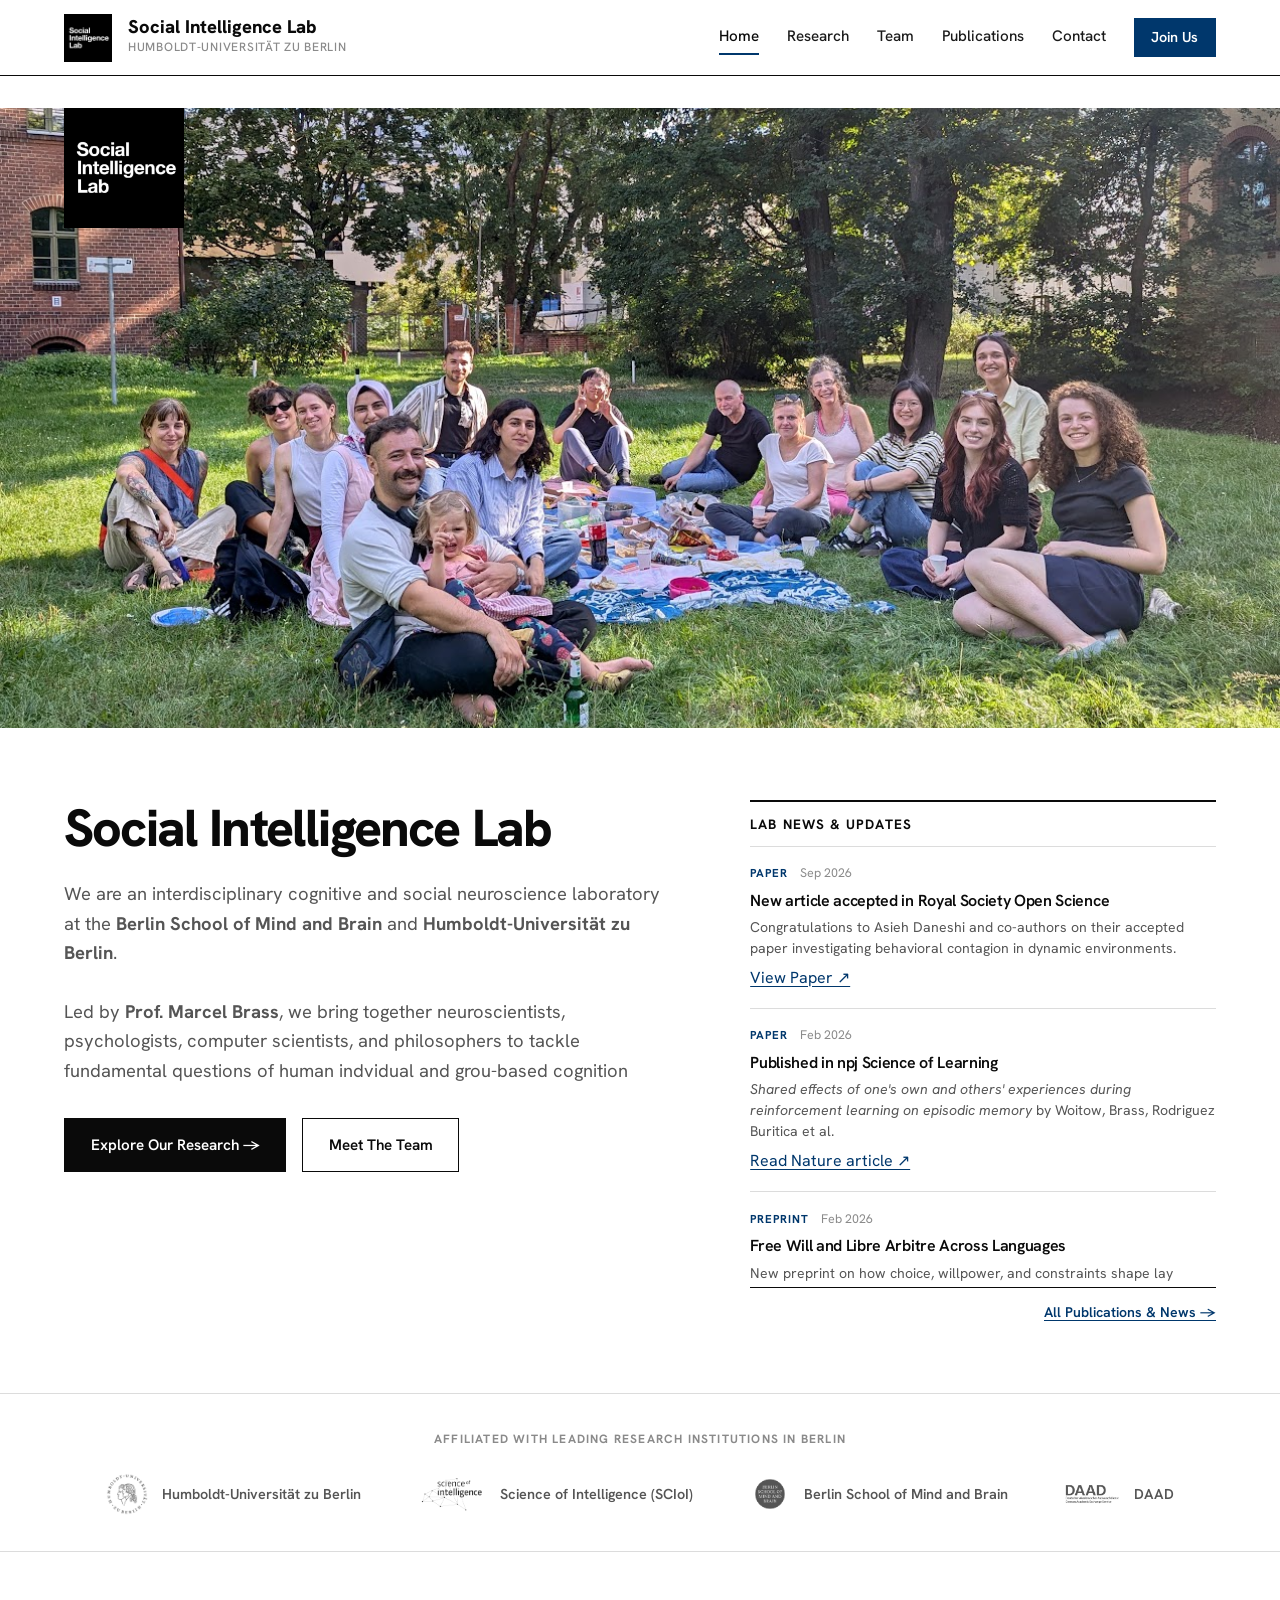
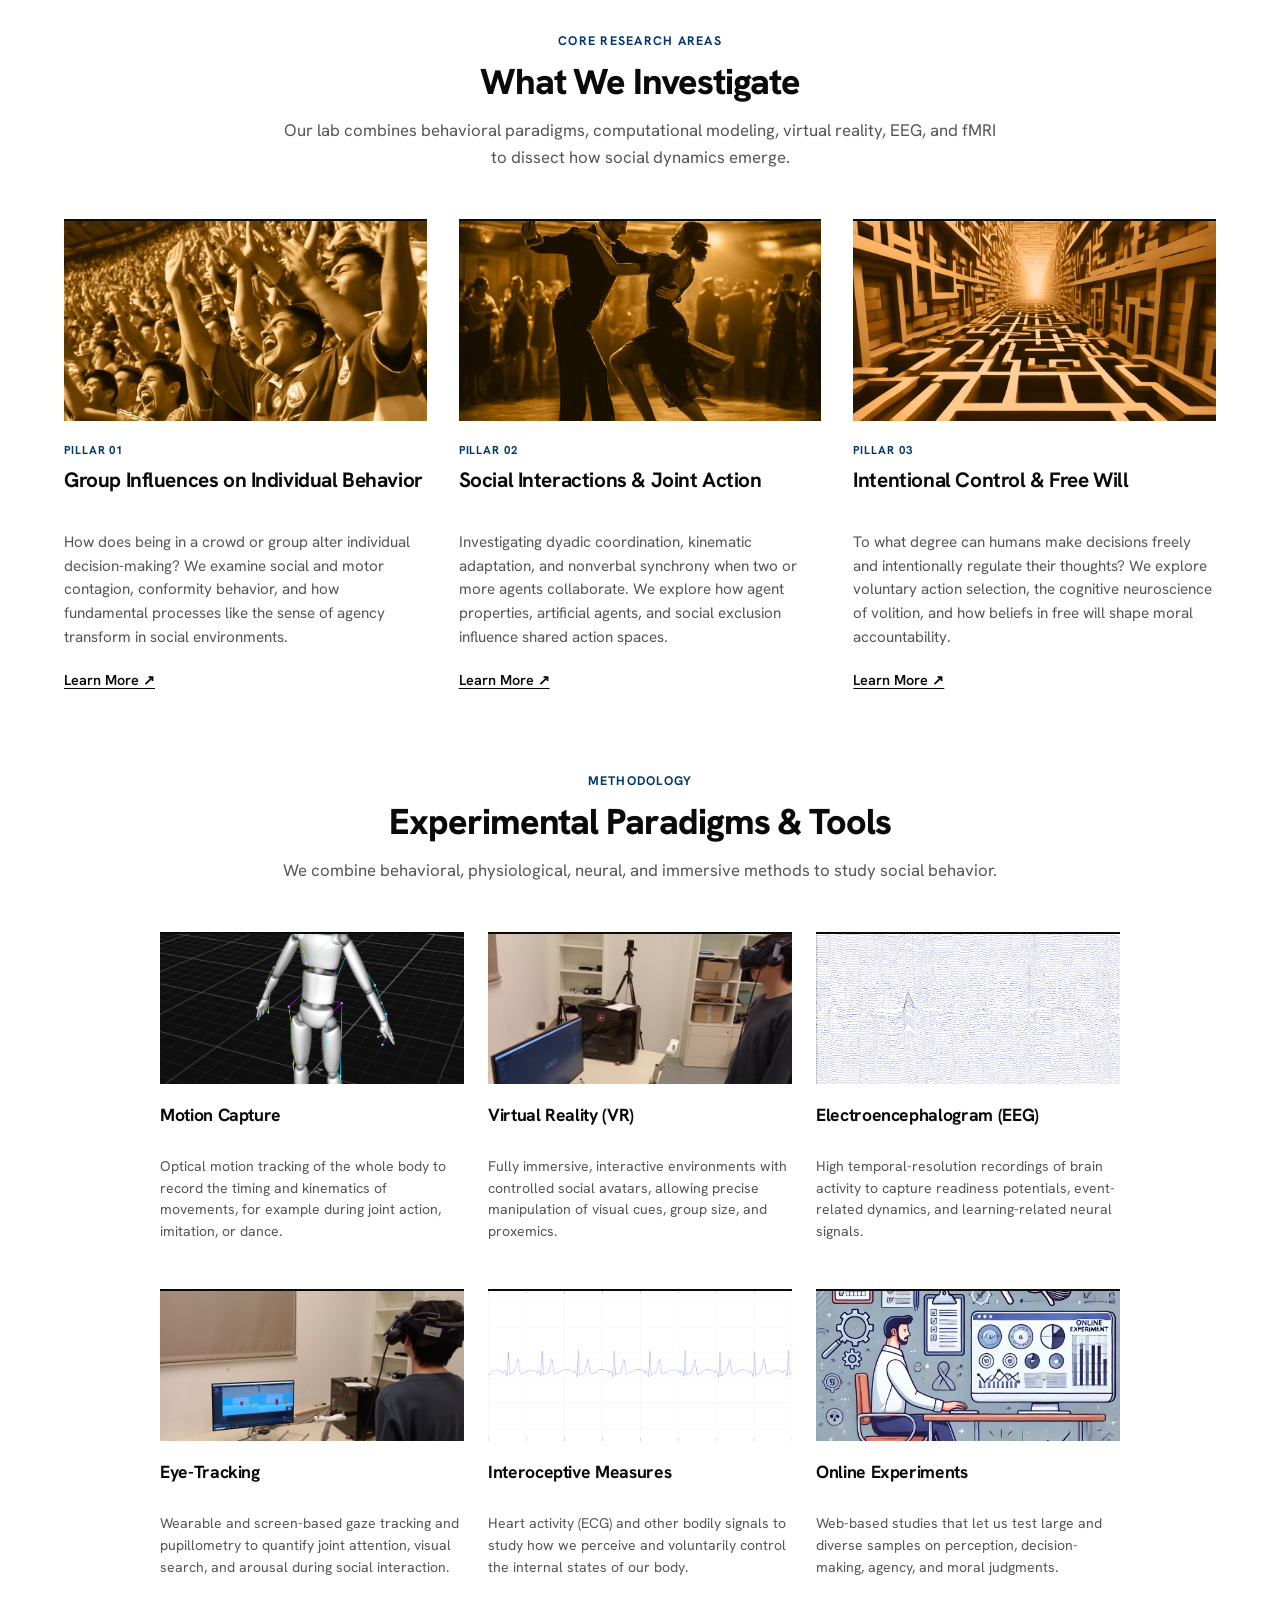
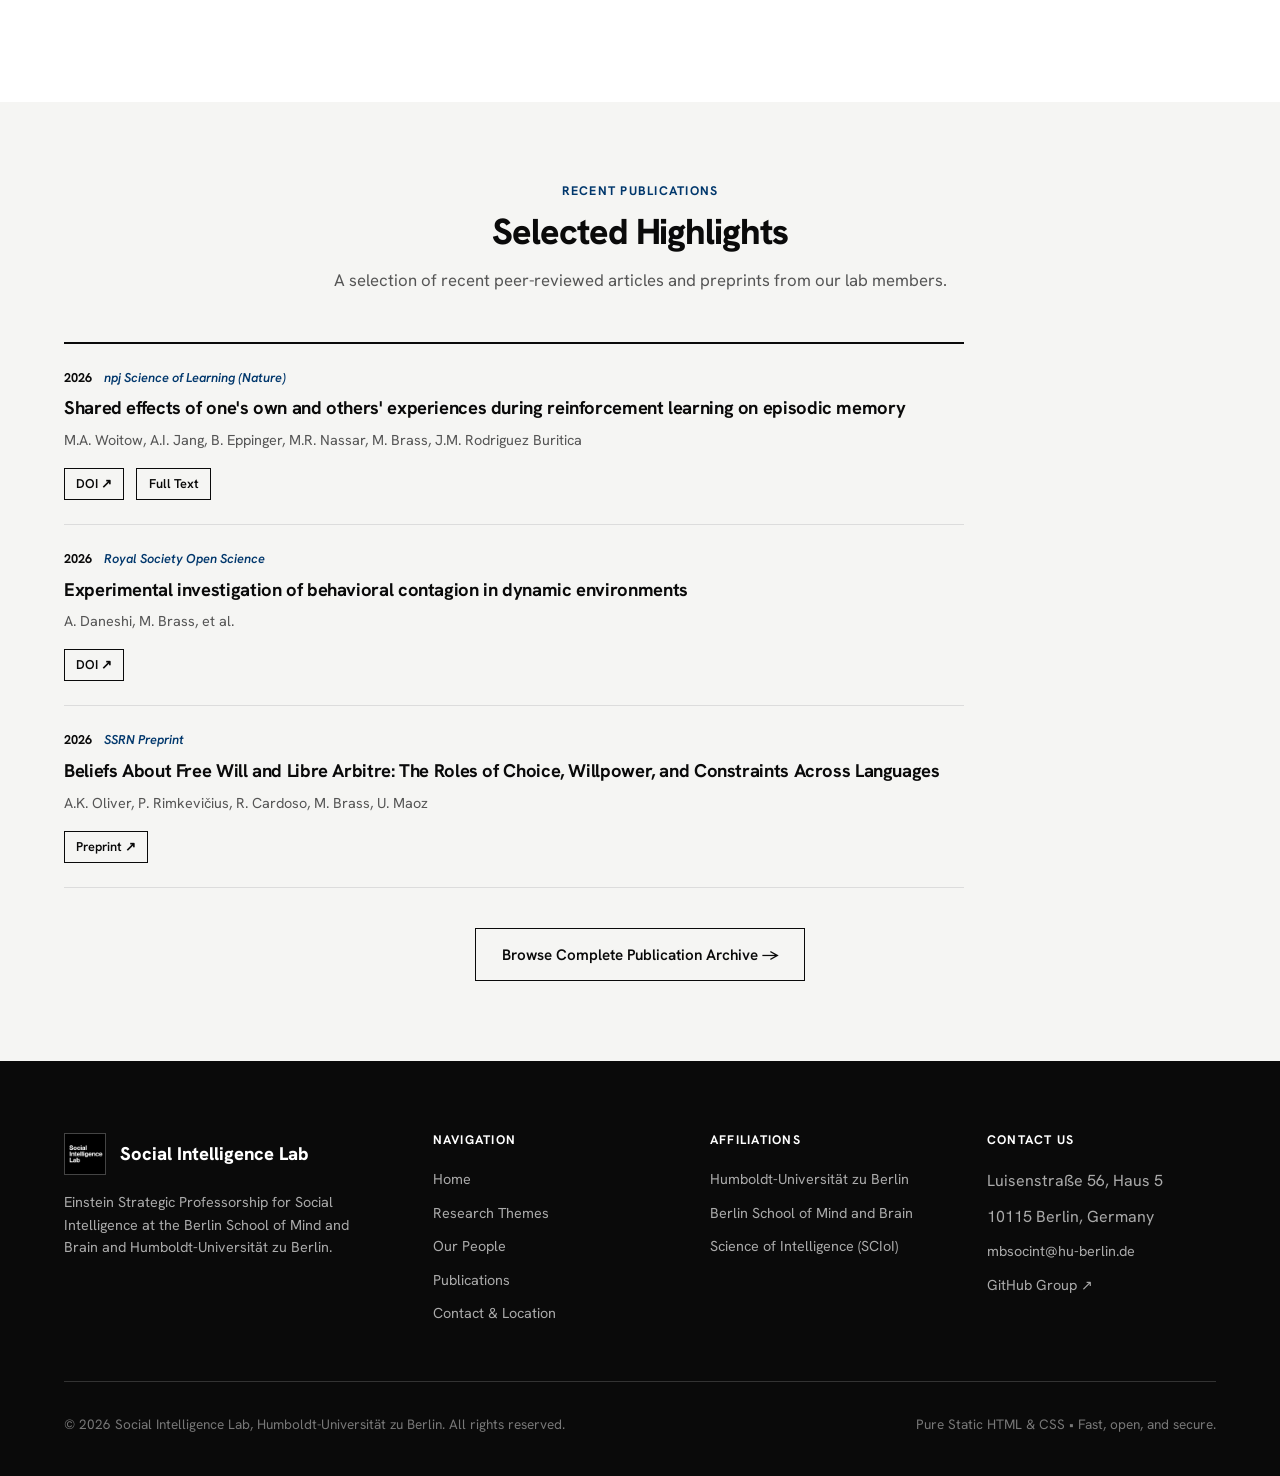
==== commit 07fbe42c: "New website updates general" ====
--- a/index.html
+++ b/index.html
@@ -1,32 +1,26 @@
 <!DOCTYPE html>
 <html lang="en">
+
 <head>
   <meta charset="UTF-8" />
   <meta name="viewport" content="width=device-width, initial-scale=1.0" />
   <title>Social Intelligence Lab | Humboldt-Universität zu Berlin</title>
-  <meta name="description" content="Social Intelligence Lab, Einstein Professorship led by Prof. Marcel Brass at the Berlin School of Mind and Brain and Humboldt-Universität zu Berlin. Investigating the neuro-cognitive mechanisms of social behavior, collective dynamics, and intentional control." />
-  
+  <meta name="description"
+    content="Social Intelligence Lab, Einstein Professorship led by Prof. Marcel Brass at the Berlin School of Mind and Brain and Humboldt-Universität zu Berlin. Investigating the neuro-cognitive mechanisms of social behavior, collective dynamics, and intentional control." />
+
   <!-- Preconnect to Google Fonts -->
   <link rel="preconnect" href="https://fonts.googleapis.com" />
   <link rel="preconnect" href="https://fonts.gstatic.com" crossorigin />
-  <link href="https://fonts.googleapis.com/css2?family=Inter:wght@400;500;600;700;800&family=JetBrains+Mono:wght@400;600&display=swap" rel="stylesheet" />
+  <link
+    href="https://fonts.googleapis.com/css2?family=Hanken+Grotesk:ital,wght@0,400;0,500;0,600;0,700;0,800;1,400&display=swap"
+    rel="stylesheet" />
 
   <!-- Stylesheet -->
   <link rel="stylesheet" href="assets/css/style.css" />
   <link rel="icon" type="image/png" href="assets/images/logo.png" />
 </head>
+
 <body>
-
-  <!-- 1. TOP ANNOUNCEMENT RIBBON -->
-  <aside class="announcement-bar" aria-label="Announcement">
-    <div class="container announcement-content">
-      <span class="announcement-pill"><span class="pulsing-dot"></span> Latest News</span>
-      <span class="announcement-text">Asieh Daneshi's article on behavioral contagion is accepted in <em>Royal Society Open Science</em>!</span>
-      <a href="https://doi.org/10.1098/rsos.250200" target="_blank" rel="noopener noreferrer" class="announcement-link">
-        Read Publication ↗
-      </a>
-    </div>
-  </aside>
 
   <!-- 2. STICKY HEADER & NAVIGATION -->
   <header class="site-header">
@@ -41,7 +35,7 @@
 
       <!-- Mobile Hamburger Button -->
       <button class="mobile-toggle" aria-label="Toggle navigation menu" aria-expanded="false">
-        ☰
+        Menu
       </button>
 
       <!-- Navigation Links -->
@@ -58,21 +52,28 @@
 
   <!-- 3. HERO SECTION (SPLIT 60% / 40%) -->
   <main id="main-content">
+    <!-- LAB PHOTO BANNER (to change the photo, edit .photo-hero in style.css) -->
+    <section class="photo-hero" aria-label="The Social Intelligence Lab team">
+      <div class="container">
+        <img src="assets/images/logo.png" alt="Social Intelligence Lab" class="photo-hero-logo" />
+      </div>
+    </section>
+
     <section class="hero-section">
       <div class="container hero-grid">
-        
+
         <!-- Left Column: Vision & Identity -->
         <div class="hero-content">
-          <div class="hero-badge">
-            <span>🧠</span> Einstein Strategic Professorship • HU Berlin
-          </div>
           <h1 class="hero-title">
-            Decoding Human <span>Social Interaction</span>, Collective Behavior & Cognition
+            Social Intelligence Lab
           </h1>
           <p class="hero-description">
-            We are an interdisciplinary cognitive and social neuroscience laboratory at the 
-            <strong>Berlin School of Mind and Brain</strong> and <strong>Humboldt-Universität zu Berlin</strong>. 
-            Led by <strong>Prof. Marcel Brass</strong>, we investigate how humans intentionally control thoughts and actions, adapt in groups, and interact with other humans and artificial agents.
+            We are an interdisciplinary cognitive and social neuroscience laboratory at the
+            <strong>Berlin School of Mind and Brain</strong> and <strong>Humboldt-Universität zu Berlin</strong>.
+            <br><br>
+            Led by <strong>Prof. Marcel Brass</strong>, we bring together neuroscientists,
+            psychologists, computer scientists, and philosophers to tackle fundamental questions of human indvidual and
+            grou-based cognition
           </p>
           <div class="hero-actions">
             <a href="research.html" class="btn btn-primary">Explore Our Research →</a>
@@ -83,8 +84,7 @@
         <!-- Right Column: Hero Live News Feed -->
         <aside class="hero-news-box" aria-label="Latest Lab Updates">
           <div class="news-box-header">
-            <h3><span>📢</span> Lab News & Updates</h3>
-            <span class="live-badge">Live Feed</span>
+            <h3>Lab News & Updates</h3>
           </div>
 
           <div class="news-box-list">
@@ -96,7 +96,8 @@
               </div>
               <h4 class="news-headline">New article accepted in Royal Society Open Science</h4>
               <p class="news-snippet">
-                Congratulations to Asieh Daneshi and co-authors on their accepted paper investigating behavioral contagion in dynamic environments.
+                Congratulations to Asieh Daneshi and co-authors on their accepted paper investigating behavioral
+                contagion in dynamic environments.
               </p>
               <a href="https://doi.org/10.1098/rsos.250200" target="_blank" rel="noopener noreferrer">View Paper ↗</a>
             </article>
@@ -109,9 +110,11 @@
               </div>
               <h4 class="news-headline">Published in npj Science of Learning</h4>
               <p class="news-snippet">
-                <em>Shared effects of one's own and others' experiences during reinforcement learning on episodic memory</em> by Woitow, Brass, Rodriguez Buritica et al.
-              </p>
-              <a href="https://doi.org/10.1038/s41539-026-00409-7" target="_blank" rel="noopener noreferrer">Read Nature article ↗</a>
+                <em>Shared effects of one's own and others' experiences during reinforcement learning on episodic
+                  memory</em> by Woitow, Brass, Rodriguez Buritica et al.
+              </p>
+              <a href="https://doi.org/10.1038/s41539-026-00409-7" target="_blank" rel="noopener noreferrer">Read Nature
+                article ↗</a>
             </article>
 
             <!-- News Item 3 -->
@@ -122,9 +125,11 @@
               </div>
               <h4 class="news-headline">Free Will and Libre Arbitre Across Languages</h4>
               <p class="news-snippet">
-                New preprint on how choice, willpower, and constraints shape lay judgments across language communities (Oliver, Brass, Maoz et al.).
-              </p>
-              <a href="https://ssrn.com/abstract=6332405" target="_blank" rel="noopener noreferrer">Read SSRN Preprint ↗</a>
+                New preprint on how choice, willpower, and constraints shape lay judgments across language communities
+                (Oliver, Brass, Maoz et al.).
+              </p>
+              <a href="https://ssrn.com/abstract=6332405" target="_blank" rel="noopener noreferrer">Read SSRN Preprint
+                ↗</a>
             </article>
 
             <!-- News Item 4 -->
@@ -135,9 +140,11 @@
               </div>
               <h4 class="news-headline">Us and Them: Anticipated Imitation Between Groups</h4>
               <p class="news-snippet">
-                New study examining anticipated imitation and in-group/out-group coordination by Chai, Brass, Holroyd, Braem et al. on bioRxiv.
-              </p>
-              <a href="https://doi.org/10.64898/2026.01.26.701713" target="_blank" rel="noopener noreferrer">Read bioRxiv ↗</a>
+                New study examining anticipated imitation and in-group/out-group coordination by Chai, Brass, Holroyd,
+                Braem et al. on bioRxiv.
+              </p>
+              <a href="https://doi.org/10.64898/2026.01.26.701713" target="_blank" rel="noopener noreferrer">Read
+                bioRxiv ↗</a>
             </article>
           </div>
 
@@ -181,7 +188,8 @@
           <span class="section-tag">Core Research Areas</span>
           <h2 class="section-title">What We Investigate</h2>
           <p class="section-subtitle">
-            Our lab combines behavioral paradigms, computational modeling, virtual reality, EEG, and fMRI to dissect how social dynamics emerge.
+            Our lab combines behavioral paradigms, computational modeling, virtual reality, EEG, and fMRI to dissect how
+            social dynamics emerge.
           </p>
         </header>
 
@@ -193,7 +201,9 @@
               <span class="research-card-tag">Pillar 01</span>
               <h3 class="research-card-title">Group Influences on Individual Behavior</h3>
               <p class="research-card-text">
-                How does being in a crowd or group alter individual decision-making? We examine social and motor contagion, conformity behavior, and how fundamental processes like the sense of agency transform in social environments.
+                How does being in a crowd or group alter individual decision-making? We examine social and motor
+                contagion, conformity behavior, and how fundamental processes like the sense of agency transform in
+                social environments.
               </p>
               <a href="research.html#group-influence" class="research-card-link">Learn More ↗</a>
             </div>
@@ -201,12 +211,15 @@
 
           <!-- Pillar 2 -->
           <article class="research-card">
-            <img src="assets/images/projects/joint action_color.jpg" alt="Joint action illustration" class="research-card-img" />
+            <img src="assets/images/projects/joint action_color.jpg" alt="Joint action illustration"
+              class="research-card-img" />
             <div class="research-card-body">
               <span class="research-card-tag">Pillar 02</span>
               <h3 class="research-card-title">Social Interactions & Joint Action</h3>
               <p class="research-card-text">
-                Investigating dyadic coordination, kinematic adaptation, and nonverbal synchrony when two or more agents collaborate. We explore how agent properties, artificial agents, and social exclusion influence shared action spaces.
+                Investigating dyadic coordination, kinematic adaptation, and nonverbal synchrony when two or more agents
+                collaborate. We explore how agent properties, artificial agents, and social exclusion influence shared
+                action spaces.
               </p>
               <a href="research.html#social-interaction" class="research-card-link">Learn More ↗</a>
             </div>
@@ -214,47 +227,97 @@
 
           <!-- Pillar 3 -->
           <article class="research-card">
-            <img src="assets/images/projects/free will.png" alt="Intentional control diagram" class="research-card-img" />
+            <img src="assets/images/projects/free will.png" alt="Intentional control diagram"
+              class="research-card-img" />
             <div class="research-card-body">
               <span class="research-card-tag">Pillar 03</span>
               <h3 class="research-card-title">Intentional Control & Free Will</h3>
               <p class="research-card-text">
-                To what degree can humans make decisions freely and intentionally regulate their thoughts? We explore voluntary action selection, the cognitive neuroscience of volition, and how beliefs in free will shape moral accountability.
+                To what degree can humans make decisions freely and intentionally regulate their thoughts? We explore
+                voluntary action selection, the cognitive neuroscience of volition, and how beliefs in free will shape
+                moral accountability.
               </p>
               <a href="research.html#intentionality" class="research-card-link">Learn More ↗</a>
             </div>
           </article>
         </div>
-      </div>
-    </section>
-
-    <!-- 6. LAB SPOTLIGHT BANNER -->
-    <section class="container">
-      <div class="spotlight-banner">
-        <div class="spotlight-content">
-          <h2 class="spotlight-title">An International Hub for Cognitive Science & AI</h2>
-          <p class="spotlight-desc">
-            Based in the historic center of Berlin at Campus Nord, we bring together neuroscientists, psychologists, computer scientists, and philosophers to tackle fundamental questions of intelligence.
+
+        <!-- METHODS & PARADIGMS (same section as the pillars above) -->
+        <header class="section-header" id="methods" style="margin-top: 5rem;">
+          <span class="section-tag">Methodology</span>
+          <h2 class="section-title">Experimental Paradigms & Tools</h2>
+          <p class="section-subtitle">
+            We combine behavioral, physiological, neural, and immersive methods to study social behavior.
           </p>
-          <a href="team.html" class="btn btn-primary">Discover the People Behind the Research →</a>
-        </div>
-        <div class="spotlight-stats">
-          <div>
-            <div class="stat-num">15+</div>
-            <div class="stat-label">Researchers & Fellows</div>
-          </div>
-          <div>
-            <div class="stat-num">3</div>
-            <div class="stat-label">Research Pillars</div>
-          </div>
-          <div>
-            <div class="stat-num">100+</div>
-            <div class="stat-label">Publications</div>
-          </div>
-          <div>
-            <div class="stat-num">SCIoI</div>
-            <div class="stat-label">Cluster of Excellence</div>
-          </div>
+        </header>
+
+        <!-- To add a method: copy one <article> block below. Images live in assets/images/methods/ -->
+        <div class="research-grid methods-grid">
+          <!-- Method: Motion Capture -->
+          <article class="research-card">
+            <img src="assets/images/methods/Motion_capture.png" alt="Motion Capture" class="research-card-img" />
+            <div class="research-card-body">
+              <h3 class="research-card-title">Motion Capture</h3>
+              <p class="research-card-text">
+                Optical motion tracking of the whole body to record the timing and kinematics of movements, for example during joint action, imitation, or dance.
+              </p>
+            </div>
+          </article>
+
+          <!-- Method: Virtual Reality (VR) -->
+          <article class="research-card">
+            <img src="assets/images/methods/VR_Hei.jpg" alt="Virtual Reality (VR)" class="research-card-img" />
+            <div class="research-card-body">
+              <h3 class="research-card-title">Virtual Reality (VR)</h3>
+              <p class="research-card-text">
+                Fully immersive, interactive environments with controlled social avatars, allowing precise manipulation of visual cues, group size, and proxemics.
+              </p>
+            </div>
+          </article>
+
+          <!-- Method: Electroencephalogram (EEG) -->
+          <article class="research-card">
+            <img src="assets/images/methods/EEG.png" alt="Electroencephalogram (EEG)" class="research-card-img" />
+            <div class="research-card-body">
+              <h3 class="research-card-title">Electroencephalogram (EEG)</h3>
+              <p class="research-card-text">
+                High temporal-resolution recordings of brain activity to capture readiness potentials, event-related dynamics, and learning-related neural signals.
+              </p>
+            </div>
+          </article>
+
+          <!-- Method: Eye-Tracking -->
+          <article class="research-card">
+            <img src="assets/images/methods/Eye_tracking.jpg" alt="Eye-Tracking" class="research-card-img" />
+            <div class="research-card-body">
+              <h3 class="research-card-title">Eye-Tracking</h3>
+              <p class="research-card-text">
+                Wearable and screen-based gaze tracking and pupillometry to quantify joint attention, visual search, and arousal during social interaction.
+              </p>
+            </div>
+          </article>
+
+          <!-- Method: Interoceptive Measures -->
+          <article class="research-card">
+            <img src="assets/images/methods/ECG.png" alt="Interoceptive Measures" class="research-card-img" />
+            <div class="research-card-body">
+              <h3 class="research-card-title">Interoceptive Measures</h3>
+              <p class="research-card-text">
+                Heart activity (ECG) and other bodily signals to study how we perceive and voluntarily control the internal states of our body.
+              </p>
+            </div>
+          </article>
+
+          <!-- Method: Online Experiments -->
+          <article class="research-card">
+            <img src="assets/images/methods/Online_Experiment.webp" alt="Online Experiments" class="research-card-img" />
+            <div class="research-card-body">
+              <h3 class="research-card-title">Online Experiments</h3>
+              <p class="research-card-text">
+                Web-based studies that let us test large and diverse samples on perception, decision-making, agency, and moral judgments.
+              </p>
+            </div>
+          </article>
         </div>
       </div>
     </section>
@@ -277,11 +340,15 @@
               <span class="pub-year">2026</span>
               <span class="pub-journal">npj Science of Learning (Nature)</span>
             </div>
-            <h3 class="pub-title">Shared effects of one's own and others' experiences during reinforcement learning on episodic memory</h3>
-            <p class="pub-authors">M.A. Woitow, A.I. Jang, B. Eppinger, M.R. Nassar, M. Brass, J.M. Rodriguez Buritica</p>
+            <h3 class="pub-title">Shared effects of one's own and others' experiences during reinforcement learning on
+              episodic memory</h3>
+            <p class="pub-authors">M.A. Woitow, A.I. Jang, B. Eppinger, M.R. Nassar, M. Brass, J.M. Rodriguez Buritica
+            </p>
             <div class="pub-links">
-              <a href="https://doi.org/10.1038/s41539-026-00409-7" target="_blank" rel="noopener noreferrer" class="pub-btn">DOI ↗</a>
-              <a href="https://www.nature.com/articles/s41539-026-00409-7" target="_blank" rel="noopener noreferrer" class="pub-btn">Full Text</a>
+              <a href="https://doi.org/10.1038/s41539-026-00409-7" target="_blank" rel="noopener noreferrer"
+                class="pub-btn">DOI ↗</a>
+              <a href="https://www.nature.com/articles/s41539-026-00409-7" target="_blank" rel="noopener noreferrer"
+                class="pub-btn">Full Text</a>
             </div>
           </article>
 
@@ -294,7 +361,8 @@
             <h3 class="pub-title">Experimental investigation of behavioral contagion in dynamic environments</h3>
             <p class="pub-authors">A. Daneshi, M. Brass, et al.</p>
             <div class="pub-links">
-              <a href="https://doi.org/10.1098/rsos.250200" target="_blank" rel="noopener noreferrer" class="pub-btn">DOI ↗</a>
+              <a href="https://doi.org/10.1098/rsos.250200" target="_blank" rel="noopener noreferrer"
+                class="pub-btn">DOI ↗</a>
             </div>
           </article>
 
@@ -304,10 +372,12 @@
               <span class="pub-year">2026</span>
               <span class="pub-journal">SSRN Preprint</span>
             </div>
-            <h3 class="pub-title">Beliefs About Free Will and Libre Arbitre: The Roles of Choice, Willpower, and Constraints Across Languages</h3>
+            <h3 class="pub-title">Beliefs About Free Will and Libre Arbitre: The Roles of Choice, Willpower, and
+              Constraints Across Languages</h3>
             <p class="pub-authors">A.K. Oliver, P. Rimkevičius, R. Cardoso, M. Brass, U. Maoz</p>
             <div class="pub-links">
-              <a href="https://ssrn.com/abstract=6332405" target="_blank" rel="noopener noreferrer" class="pub-btn">Preprint ↗</a>
+              <a href="https://ssrn.com/abstract=6332405" target="_blank" rel="noopener noreferrer"
+                class="pub-btn">Preprint ↗</a>
             </div>
           </article>
         </div>
@@ -329,7 +399,8 @@
             <span class="footer-brand-title">Social Intelligence Lab</span>
           </div>
           <p class="footer-brand-desc">
-            Einstein Strategic Professorship for Social Intelligence at the Berlin School of Mind and Brain and Humboldt-Universität zu Berlin.
+            Einstein Strategic Professorship for Social Intelligence at the Berlin School of Mind and Brain and
+            Humboldt-Universität zu Berlin.
           </p>
         </div>
 
@@ -347,10 +418,12 @@
         <div class="footer-col">
           <h4>Affiliations</h4>
           <div class="footer-links">
-            <a href="https://www.hu-berlin.de/" target="_blank" rel="noopener noreferrer">Humboldt-Universität zu Berlin</a>
-            <a href="https://www.mind-and-brain.de/" target="_blank" rel="noopener noreferrer">Berlin School of Mind and Brain</a>
-            <a href="https://www.scienceofintelligence.de/" target="_blank" rel="noopener noreferrer">Science of Intelligence (SCIoI)</a>
-            <a href="https://envisionbox.org/" target="_blank" rel="noopener noreferrer">EnvisionBOX.org</a>
+            <a href="https://www.hu-berlin.de/" target="_blank" rel="noopener noreferrer">Humboldt-Universität zu
+              Berlin</a>
+            <a href="https://www.mind-and-brain.de/" target="_blank" rel="noopener noreferrer">Berlin School of Mind and
+              Brain</a>
+            <a href="https://www.scienceofintelligence.de/" target="_blank" rel="noopener noreferrer">Science of
+              Intelligence (SCIoI)</a>
           </div>
         </div>
 
@@ -360,7 +433,8 @@
             <span>Luisenstraße 56, Haus 5</span>
             <span>10115 Berlin, Germany</span>
             <a href="mailto:mbsocint@hu-berlin.de">mbsocint@hu-berlin.de</a>
-            <a href="https://github.com/Social-intelligence-group" target="_blank" rel="noopener noreferrer">GitHub Group ↗</a>
+            <a href="https://github.com/Social-intelligence-group" target="_blank" rel="noopener noreferrer">GitHub
+              Group ↗</a>
           </div>
         </div>
       </div>
@@ -375,4 +449,5 @@
   <!-- Scripts -->
   <script src="assets/js/main.js"></script>
 </body>
-</html>
+
+</html>
--- a/assets/css/style.css
+++ b/assets/css/style.css
@@ -1,74 +1,65 @@
 /* ==========================================================================
    Social Intelligence Lab - Main Stylesheet
-   Pure Vanilla CSS Design System
+
+   Design rules (keep these when editing):
+   - Black, white and greys, plus ONE muted blue accent.
+   - Square corners. No shadows, glows or gradients.
+   - Thin lines (borders) separate things, not floating cards.
+   - One typeface: Hanken Grotesk (loaded in each page's <head>).
+   - No icons or emoji. Use words.
+
+   To change a colour or size site-wide, edit the variables in section 1.
    ========================================================================== */
 
-/* --- 1. DESIGN TOKENS (CSS VARIABLES) --- */
+
+/* --- 1. VARIABLES ------------------------------------------------------- */
 :root {
-  /* Brand & Core Palette (Tailored for high-contrast B&W logo) */
-  --color-obsidian: #0b0f17;
-  --color-dark-surface: #111827;
-  --color-dark-border: #1f2937;
-  
-  --color-bg: #ffffff;
-  --color-surface: #ffffff;
-  --color-surface-subtle: #f8fafc;
-  --color-surface-alt: #f1f5f9;
-  
-  --color-text-main: #0f172a;
-  --color-text-muted: #475569;
-  --color-text-light: #94a3b8;
-  --color-border: #e2e8f0;
-  --color-border-dark: #cbd5e1;
-
-  /* Accent: Electric Azure / Cognitive Blue */
-  --color-accent: #1d4ed8;
-  --color-accent-hover: #1e40af;
-  --color-accent-subtle: #eff6ff;
-  --color-accent-glow: rgba(29, 78, 216, 0.15);
-
-  /* Status Accents */
-  --color-emerald: #059669;
-  --color-emerald-bg: #ecfdf5;
-  --color-amber: #d97706;
-  --color-amber-bg: #fffbeb;
-
-  /* Typography */
-  --font-main: 'Inter', -apple-system, BlinkMacSystemFont, "Segoe UI", Roboto, Helvetica, Arial, sans-serif;
-  --font-mono: ui-monospace, SFMono-Regular, Menlo, Monaco, Consolas, monospace;
+  /* Colours */
+  --black: #0a0a0a;
+  /* headings, dark bars, primary buttons */
+  --text: #1a1a1a;
+  /* body text */
+  --text-muted: #555555;
+  /* secondary text */
+  --text-light: #8a8a8a;
+  /* dates, small labels */
+  --line: #dcdcdc;
+  /* thin divider lines */
+  --line-dark: #0a0a0a;
+  /* strong divider lines */
+  --background: #ffffff;
+  --background-alt: #f5f5f3;
+  /* light grey for alternating sections */
+
+  --blue: #00376c;
+  /* the one accent colour (muted HU blue) */
+  --blue-dark: #002347;
+  /* accent on hover */
+
+  /* Text */
+  --font: 'Hanken Grotesk', Helvetica, Arial, sans-serif;
 
   /* Layout */
   --max-width: 1200px;
   --header-height: 76px;
-  --radius-sm: 6px;
-  --radius-md: 10px;
-  --radius-lg: 16px;
-  --radius-full: 9999px;
-
-  /* Shadows */
-  --shadow-sm: 0 1px 2px 0 rgba(0, 0, 0, 0.05);
-  --shadow-md: 0 4px 6px -1px rgba(0, 0, 0, 0.08), 0 2px 4px -2px rgba(0, 0, 0, 0.05);
-  --shadow-lg: 0 10px 15px -3px rgba(0, 0, 0, 0.08), 0 4px 6px -4px rgba(0, 0, 0, 0.04);
-  --shadow-hover: 0 20px 25px -5px rgba(0, 0, 0, 0.1), 0 8px 10px -6px rgba(0, 0, 0, 0.04);
-
-  /* Transitions */
-  --transition-fast: 0.15s ease;
-  --transition-normal: 0.25s ease;
-}
-
-/* --- 2. RESET & BASE --- */
-*, *::before, *::after {
+}
+
+
+/* --- 2. BASICS ---------------------------------------------------------- */
+*,
+*::before,
+*::after {
   box-sizing: border-box;
   margin: 0;
   padding: 0;
 }
 
 html {
-  font-family: var(--font-main);
+  font-family: var(--font);
   font-size: 16px;
   line-height: 1.6;
-  color: var(--color-text-main);
-  background-color: var(--color-bg);
+  color: var(--text);
+  background: var(--background);
   scroll-behavior: smooth;
   -webkit-font-smoothing: antialiased;
 }
@@ -79,57 +70,70 @@
   flex-direction: column;
 }
 
-img, picture, video, canvas, svg {
+img,
+picture,
+video,
+canvas,
+svg {
   display: block;
   max-width: 100%;
 }
 
 a {
-  color: var(--color-accent);
-  text-decoration: none;
-  transition: color var(--transition-fast);
+  color: var(--blue);
+  text-decoration: underline;
+  text-underline-offset: 3px;
+  text-decoration-thickness: 1px;
 }
 
 a:hover {
-  color: var(--color-accent-hover);
-}
-
-h1, h2, h3, h4, h5, h6 {
-  color: var(--color-obsidian);
+  color: var(--blue-dark);
+}
+
+h1,
+h2,
+h3,
+h4,
+h5,
+h6 {
+  color: var(--black);
   font-weight: 700;
-  line-height: 1.25;
+  line-height: 1.2;
   letter-spacing: -0.02em;
 }
 
 p {
-  color: var(--color-text-muted);
-}
-
-ul, ol {
+  color: var(--text-muted);
+}
+
+ul,
+ol {
   list-style: none;
+}
+
+/* Paper titles in italic, like in a journal */
+em {
+  font-style: italic;
 }
 
 .container {
   width: 100%;
   max-width: var(--max-width);
-  margin-left: auto;
-  margin-right: auto;
-  padding-left: 1.5rem;
-  padding-right: 1.5rem;
-}
-
-/* --- 3. HEADER & NAVIGATION --- */
+  margin: 0 auto;
+  padding: 0 1.5rem;
+}
+
+
+/* --- 3. HEADER & NAVIGATION -------------------------------------------- */
 .site-header {
   position: sticky;
   top: 0;
   z-index: 1000;
-  background: rgba(11, 15, 23, 0.95);
-  backdrop-filter: blur(12px);
-  -webkit-backdrop-filter: blur(12px);
-  border-bottom: 1px solid rgba(255, 255, 255, 0.1);
   height: var(--header-height);
   display: flex;
   align-items: center;
+  background: var(--background);
+  border-bottom: 1px solid var(--line-dark);
 }
 
 .nav-container {
@@ -149,9 +153,6 @@
 .brand-logo {
   height: 48px;
   width: 48px;
-  border-radius: var(--radius-sm);
-  background: #000;
-  border: 1px solid rgba(255, 255, 255, 0.2);
   object-fit: cover;
 }
 
@@ -161,19 +162,18 @@
 }
 
 .brand-title {
-  color: #ffffff;
+  color: var(--black);
   font-size: 1.15rem;
   font-weight: 800;
-  letter-spacing: -0.02em;
   line-height: 1.15;
 }
 
 .brand-subtitle {
-  color: #94a3b8;
+  color: var(--text-light);
   font-size: 0.75rem;
   font-weight: 500;
   text-transform: uppercase;
-  letter-spacing: 0.05em;
+  letter-spacing: 0.06em;
 }
 
 .nav-menu {
@@ -183,125 +183,68 @@
 }
 
 .nav-link {
-  color: #cbd5e1;
+  color: var(--text);
   font-size: 0.95rem;
   font-weight: 500;
-  padding: 0.5rem 0.25rem;
-  position: relative;
-  transition: color var(--transition-fast);
+  text-decoration: none;
+  padding: 0.25rem 0;
+  border-bottom: 2px solid transparent;
 }
 
 .nav-link:hover,
 .nav-link.active {
-  color: #ffffff;
-}
-
-.nav-link.active::after {
-  content: '';
-  position: absolute;
-  bottom: 0;
-  left: 0;
-  width: 100%;
-  height: 2px;
-  background: var(--color-accent);
-  border-radius: var(--radius-full);
-}
-
+  color: var(--black);
+  border-bottom-color: var(--blue);
+}
+
+/* "Join Us" button */
 .nav-cta {
-  background: var(--color-accent);
+  background: var(--blue);
   color: #ffffff !important;
+  text-decoration: none;
   padding: 0.5rem 1.1rem;
-  border-radius: var(--radius-full);
   font-weight: 600;
   font-size: 0.9rem;
-  transition: background var(--transition-fast), transform var(--transition-fast);
 }
 
 .nav-cta:hover {
-  background: var(--color-accent-hover);
-  transform: translateY(-1px);
-}
-
-/* Mobile Toggle */
+  background: var(--blue-dark);
+}
+
+/* "Menu" button, only shown on small screens (see section 13) */
 .mobile-toggle {
   display: none;
   background: none;
-  border: none;
-  color: #ffffff;
-  font-size: 1.5rem;
+  border: 1px solid var(--black);
+  color: var(--black);
+  font-family: var(--font);
+  font-size: 0.9rem;
+  font-weight: 600;
   cursor: pointer;
-  padding: 0.5rem;
-}
-
-/* --- 4. TOP ANNOUNCEMENT RIBBON --- */
-.announcement-bar {
-  background: var(--color-surface-subtle);
-  border-bottom: 1px solid var(--color-border);
-  padding: 0.55rem 0;
-  font-size: 0.88rem;
-}
-
-.announcement-content {
-  display: flex;
-  align-items: center;
-  justify-content: center;
-  gap: 0.75rem;
-  text-align: center;
-  flex-wrap: wrap;
-}
-
-.announcement-pill {
-  display: inline-flex;
-  align-items: center;
-  gap: 0.4rem;
-  background: var(--color-emerald-bg);
-  color: var(--color-emerald);
-  font-size: 0.75rem;
-  font-weight: 700;
-  padding: 0.2rem 0.6rem;
-  border-radius: var(--radius-full);
-  text-transform: uppercase;
-  letter-spacing: 0.05em;
-  border: 1px solid rgba(5, 150, 105, 0.2);
-}
-
-.pulsing-dot {
-  width: 7px;
-  height: 7px;
-  background: var(--color-emerald);
-  border-radius: 50%;
-  display: inline-block;
-  animation: pulse-dot 1.8s infinite;
-}
-
-@keyframes pulse-dot {
-  0% { transform: scale(0.9); opacity: 0.8; }
-  50% { transform: scale(1.3); opacity: 1; box-shadow: 0 0 6px var(--color-emerald); }
-  100% { transform: scale(0.9); opacity: 0.8; }
-}
-
-.announcement-text {
-  color: var(--color-text-main);
-  font-weight: 500;
-}
-
-.announcement-link {
-  color: var(--color-accent);
-  font-weight: 600;
-  display: inline-flex;
-  align-items: center;
-  gap: 0.25rem;
-}
-
-.announcement-link:hover {
-  text-decoration: underline;
-}
-
-/* --- 5. HERO SECTION (SPLIT 60% / 40%) --- */
+  padding: 0.35rem 0.75rem;
+}
+
+
+/* --- 4. LAB PHOTO BANNER (top of home page) --------------------------- */
+.photo-hero {
+  height: 620px;
+  background-image: url('../images/Lab_photo_2026.jpg');
+  background-size: cover;
+  background-position: center 65%;
+  /* moves the crop down to show the people */
+}
+
+.photo-hero-logo {
+  width: 120px;
+  height: 120px;
+  margin-top: 2rem;
+}
+
+
+/* --- 5. HERO (home page intro + news list) ----------------------------- */
 .hero-section {
   padding: 4.5rem 0 3.5rem;
-  background: radial-gradient(circle at top right, rgba(29, 78, 216, 0.05) 0%, rgba(255, 255, 255, 0) 50%);
-  border-bottom: 1px solid var(--color-border);
+  border-bottom: 1px solid var(--line);
 }
 
 .hero-grid {
@@ -316,139 +259,107 @@
   flex-direction: column;
 }
 
+/* Small label above the big title */
 .hero-badge {
-  display: inline-flex;
-  align-items: center;
-  gap: 0.5rem;
-  width: fit-content;
-  background: var(--color-surface-alt);
-  color: var(--color-text-muted);
-  font-size: 0.82rem;
-  font-weight: 600;
-  padding: 0.35rem 0.85rem;
-  border-radius: var(--radius-full);
+  color: var(--text-muted);
+  font-size: 0.8rem;
+  font-weight: 600;
+  text-transform: uppercase;
+  letter-spacing: 0.08em;
   margin-bottom: 1.25rem;
-  border: 1px solid var(--color-border);
 }
 
 .hero-title {
-  font-size: 3rem;
+  font-size: 3.25rem;
   font-weight: 800;
-  line-height: 1.12;
-  letter-spacing: -0.03em;
-  margin-bottom: 1.25rem;
-  color: var(--color-obsidian);
+  line-height: 1.08;
+  letter-spacing: -0.035em;
+  margin-bottom: 1.5rem;
 }
 
 .hero-title span {
-  color: var(--color-accent);
+  color: var(--blue);
 }
 
 .hero-description {
   font-size: 1.15rem;
   line-height: 1.6;
-  color: var(--color-text-muted);
-  margin-bottom: 2rem;
+  margin-bottom: 1rem;
   max-width: 95%;
 }
 
 .hero-actions {
+  margin-top: 1rem;
   display: flex;
   gap: 1rem;
   flex-wrap: wrap;
 }
 
+/* Buttons */
 .btn {
   display: inline-flex;
   align-items: center;
   justify-content: center;
-  gap: 0.5rem;
   font-size: 0.95rem;
   font-weight: 600;
+  text-decoration: none;
   padding: 0.85rem 1.6rem;
-  border-radius: var(--radius-md);
-  transition: all var(--transition-fast);
   cursor: pointer;
 }
 
 .btn-primary {
-  background: var(--color-obsidian);
+  background: var(--black);
   color: #ffffff;
-  border: 1px solid var(--color-obsidian);
+  border: 1px solid var(--black);
 }
 
 .btn-primary:hover {
-  background: #1e293b;
+  background: var(--blue);
+  border-color: var(--blue);
   color: #ffffff;
-  transform: translateY(-2px);
-  box-shadow: var(--shadow-md);
 }
 
 .btn-secondary {
-  background: var(--color-surface);
-  color: var(--color-text-main);
-  border: 1px solid var(--color-border-dark);
+  background: transparent;
+  color: var(--black);
+  border: 1px solid var(--black);
 }
 
 .btn-secondary:hover {
-  background: var(--color-surface-subtle);
-  border-color: var(--color-text-main);
-  transform: translateY(-2px);
-}
-
-/* News Widget Box (Right Column of Hero) */
+  background: var(--black);
+  color: #ffffff;
+}
+
+/* News list (right column of hero) */
 .hero-news-box {
-  background: #ffffff;
-  border: 1px solid var(--color-border);
-  border-radius: var(--radius-lg);
-  box-shadow: var(--shadow-md);
-  overflow: hidden;
+  border-top: 2px solid var(--black);
   display: flex;
   flex-direction: column;
 }
 
 .news-box-header {
-  background: var(--color-obsidian);
-  color: #ffffff;
-  padding: 1rem 1.25rem;
-  display: flex;
-  align-items: center;
-  justify-content: space-between;
+  padding: 0.85rem 0;
+  border-bottom: 1px solid var(--line);
 }
 
 .news-box-header h2,
 .news-box-header h3 {
-  color: #ffffff;
-  font-size: 1rem;
+  font-size: 0.85rem;
   font-weight: 700;
-  display: flex;
-  align-items: center;
-  gap: 0.6rem;
-  letter-spacing: -0.01em;
-}
-
-.live-badge {
-  font-size: 0.7rem;
-  background: rgba(255, 255, 255, 0.15);
-  color: #ffffff;
-  padding: 0.2rem 0.5rem;
-  border-radius: var(--radius-full);
-  font-weight: 600;
   text-transform: uppercase;
+  letter-spacing: 0.08em;
 }
 
 .news-box-list {
-  padding: 0.75rem 1.25rem;
-  display: flex;
-  flex-direction: column;
-  gap: 0.85rem;
-  max-height: 410px;
+  display: flex;
+  flex-direction: column;
+  max-height: 440px;
   overflow-y: auto;
 }
 
 .news-item {
-  padding: 0.75rem 0;
-  border-bottom: 1px solid var(--color-border);
+  padding: 1.1rem 0;
+  border-bottom: 1px solid var(--line);
   display: flex;
   flex-direction: column;
   gap: 0.35rem;
@@ -458,79 +369,69 @@
   border-bottom: none;
 }
 
+/* Line with type label + date, e.g. "PAPER  Sep 2026" */
 .news-meta {
   display: flex;
-  align-items: center;
-  gap: 0.6rem;
+  align-items: baseline;
+  gap: 0.75rem;
   font-size: 0.78rem;
 }
 
 .news-tag {
   font-weight: 700;
   text-transform: uppercase;
-  font-size: 0.7rem;
-  padding: 0.15rem 0.45rem;
-  border-radius: var(--radius-sm);
-  letter-spacing: 0.04em;
-}
-
-.news-tag.tag-paper {
-  background: var(--color-accent-subtle);
-  color: var(--color-accent);
-}
-
-.news-tag.tag-event {
-  background: var(--color-emerald-bg);
-  color: var(--color-emerald);
-}
-
+  font-size: 0.72rem;
+  letter-spacing: 0.08em;
+  color: var(--blue);
+}
+
+/* All tag types look the same; the word itself says what it is */
+.news-tag.tag-paper,
+.news-tag.tag-event,
 .news-tag.tag-team {
-  background: var(--color-amber-bg);
-  color: var(--color-amber);
+  color: var(--blue);
 }
 
 .news-date {
-  color: var(--color-text-light);
-  font-family: var(--font-mono);
-  font-size: 0.75rem;
+  color: var(--text-light);
+  font-variant-numeric: tabular-nums;
 }
 
 .news-headline {
-  font-size: 0.92rem;
+  font-size: 1rem;
   font-weight: 600;
   line-height: 1.35;
-  color: var(--color-text-main);
+  color: var(--black);
 }
 
 .news-snippet {
-  font-size: 0.84rem;
-  color: var(--color-text-muted);
-  line-height: 1.45;
+  font-size: 0.88rem;
+  line-height: 1.5;
 }
 
 .news-box-footer {
-  padding: 0.85rem 1.25rem;
-  background: var(--color-surface-subtle);
-  border-top: 1px solid var(--color-border);
-  font-size: 0.85rem;
+  padding: 0.85rem 0;
+  border-top: 1px solid var(--black);
+  font-size: 0.88rem;
+  font-weight: 600;
   display: flex;
   justify-content: flex-end;
 }
 
-/* --- 6. AFFILIATIONS & INSTITUTION STRIP --- */
+
+/* --- 6. AFFILIATION LOGOS STRIP ---------------------------------------- */
 .affiliations-section {
   padding: 2.25rem 0;
-  background: var(--color-surface-subtle);
-  border-bottom: 1px solid var(--color-border);
+  border-bottom: 1px solid var(--line);
 }
 
 .affiliations-label {
   text-align: center;
-  font-size: 0.78rem;
+  font-size: 0.75rem;
   font-weight: 700;
   text-transform: uppercase;
-  letter-spacing: 0.08em;
-  color: var(--color-text-light);
+  letter-spacing: 0.1em;
+  color: var(--text-light);
   margin-bottom: 1.5rem;
 }
 
@@ -546,55 +447,51 @@
   display: flex;
   align-items: center;
   gap: 0.85rem;
-  color: var(--color-text-muted);
+  color: var(--text-muted);
   font-weight: 600;
   font-size: 0.9rem;
-  opacity: 0.85;
-  transition: opacity var(--transition-fast), transform var(--transition-fast);
-}
-
-.affil-item:hover {
-  opacity: 1;
-  transform: translateY(-1px);
+  text-decoration: none;
 }
 
 .affil-item img {
   height: 42px;
   width: auto;
   object-fit: contain;
-  filter: grayscale(80%);
-  transition: filter var(--transition-fast);
+  filter: grayscale(100%);
 }
 
 .affil-item:hover img {
-  filter: grayscale(0%);
-}
-
-/* --- 7. SECTION HEADERS & GENERAL --- */
+  filter: none;
+}
+
+
+/* --- 7. SECTIONS & SECTION TITLES -------------------------------------- */
 .section {
   padding: 5rem 0;
 }
 
 .section-alt {
-  background-color: var(--color-surface-subtle);
-}
-
+  background: var(--background-alt);
+}
+
+/* Section titles are centred */
 .section-header {
   margin-bottom: 3rem;
-  text-align: center;
-  max-width: 720px;
   margin-left: auto;
   margin-right: auto;
-}
-
+  max-width: 720px;
+  text-align: center;
+}
+
+/* Small label above a section title */
 .section-tag {
-  color: var(--color-accent);
-  font-size: 0.82rem;
+  display: block;
+  color: var(--blue);
+  font-size: 0.78rem;
   font-weight: 700;
   text-transform: uppercase;
-  letter-spacing: 0.08em;
+  letter-spacing: 0.1em;
   margin-bottom: 0.5rem;
-  display: block;
 }
 
 .section-title {
@@ -602,146 +499,258 @@
   font-weight: 800;
   letter-spacing: -0.03em;
   margin-bottom: 0.85rem;
-  color: var(--color-obsidian);
 }
 
 .section-subtitle {
   font-size: 1.05rem;
-  color: var(--color-text-muted);
-}
-
-/* --- 8. RESEARCH PILLARS GRID --- */
+}
+
+
+/* --- 8. RESEARCH CARDS (3 columns) ------------------------------------- */
 .research-grid {
   display: grid;
-  grid-template-columns: repeat(3, 1fr);
+  grid-template-columns: repeat(3, minmax(0, 1fr));
+  grid-auto-rows: 1fr;
   gap: 2rem;
 }
 
 .research-card {
-  background: #ffffff;
-  border: 1px solid var(--color-border);
-  border-radius: var(--radius-lg);
-  overflow: hidden;
-  box-shadow: var(--shadow-sm);
-  display: flex;
-  flex-direction: column;
-  transition: all var(--transition-normal);
-}
-
-.research-card:hover {
-  transform: translateY(-5px);
-  box-shadow: var(--shadow-hover);
-  border-color: var(--color-border-dark);
+  border-top: 2px solid var(--black);
+  display: flex;
+  flex-direction: column;
+  height: 100%;
 }
 
 .research-card-img {
   height: 200px;
   width: 100%;
+  flex-shrink: 0;
   object-fit: cover;
-  background: var(--color-surface-alt);
+  background: var(--background-alt);
 }
 
 .research-card-body {
-  padding: 1.75rem;
+  padding: 1.25rem 0 0;
   display: flex;
   flex-direction: column;
   flex-grow: 1;
 }
 
 .research-card-tag {
-  font-size: 0.75rem;
+  font-size: 0.72rem;
   font-weight: 700;
   text-transform: uppercase;
-  color: var(--color-accent);
-  letter-spacing: 0.05em;
+  letter-spacing: 0.08em;
+  color: var(--blue);
   margin-bottom: 0.5rem;
 }
 
 .research-card-title {
-  font-size: 1.25rem;
+  font-size: 1.3rem;
   font-weight: 700;
   margin-bottom: 0.75rem;
-  line-height: 1.3;
+  line-height: 1.25;
+  min-height: calc(2 * 1.25em);
 }
 
 .research-card-text {
-  font-size: 0.92rem;
-  color: var(--color-text-muted);
+  font-size: 0.95rem;
   line-height: 1.55;
   margin-bottom: 1.25rem;
+  min-height: calc(5 * 1.55em);
+}
+
+.research-card-link {
+  font-weight: 600;
+  font-size: 0.9rem;
+  color: var(--black);
+  margin-top: auto;
+}
+
+.research-card-link:hover {
+  color: var(--blue);
+}
+
+
+/* Bullet list inside a pillar card (Research page) */
+.research-card-list {
+  display: flex;
+  flex-direction: column;
   flex-grow: 1;
-}
-
-.research-card-link {
-  font-weight: 600;
+  gap: 0.6rem;
   font-size: 0.9rem;
-  display: inline-flex;
-  align-items: center;
-  gap: 0.35rem;
-  color: var(--color-obsidian);
-}
-
-.research-card:hover .research-card-link {
-  color: var(--color-accent);
-}
-
-/* --- 9. FEATURED PUBLICATIONS STRIP --- */
+  line-height: 1.5;
+  color: var(--text-muted);
+  border-top: 1px solid var(--line);
+  padding-top: 1rem;
+}
+
+.research-card-list strong {
+  color: var(--black);
+}
+
+
+/* Methods cards: a smaller version of the research cards above */
+.methods-grid {
+  max-width: 960px;
+  margin: 0 auto;
+  gap: 1.5rem;
+}
+
+.methods-grid .research-card-img {
+  height: 150px;
+}
+
+.methods-grid .research-card-title {
+  font-size: 1.1rem;
+  margin-bottom: 0.5rem;
+}
+
+.methods-grid .research-card-text {
+  font-size: 0.88rem;
+  margin-bottom: 0;
+}
+
+
+/* --- 8b. PROJECT CARDS (Research page, 2 columns) ---------------------- */
+.project-grid {
+  display: grid;
+  grid-template-columns: repeat(2, minmax(0, 1fr));
+  gap: 2rem;
+  align-items: start; /* an opened card grows on its own, not its neighbour */
+}
+
+.project-card {
+  background: var(--background);
+  border: 1px solid var(--line);
+  display: flex;
+  flex-direction: column;
+}
+
+/* Works for both <img> and <video> */
+.project-card-img {
+  width: 100%;
+  height: 300px;
+  flex-shrink: 0;
+  object-fit: cover;
+  background: var(--background-alt);
+}
+
+.project-card-body {
+  padding: 1.5rem;
+  display: flex;
+  flex-direction: column;
+  flex-grow: 1;
+  min-height: 18rem;
+}
+
+.project-tags {
+  display: flex;
+  flex-wrap: wrap;
+  align-content: flex-start;
+  gap: 0.4rem;
+  margin-bottom: 1rem;
+  min-height: 3.75rem;
+}
+
+/* Small square label. Plain = topic or method, .tag-topic = research theme */
+.tag {
+  font-size: 0.72rem;
+  font-weight: 600;
+  padding: 0.2rem 0.55rem;
+  border: 1px solid var(--line);
+  color: var(--text-muted);
+}
+
+.tag-topic {
+  background: var(--blue);
+  border-color: var(--blue);
+  color: #ffffff;
+}
+
+.project-card-title {
+  font-size: 1.3rem;
+  line-height: 1.25;
+  margin-bottom: 0.5rem;
+  min-height: calc(2 * 1.25em);
+}
+
+.project-card-contact {
+  font-size: 0.9rem;
+  margin-bottom: 1rem;
+}
+
+.project-card-contact strong {
+  color: var(--black);
+}
+
+/* "Read more" toggle (uses the built-in <details> element, no JavaScript) */
+.project-card-details {
+  border-top: 1px solid var(--line);
+  padding-top: 0.85rem;
+  margin-top: auto;
+}
+
+.project-card-details summary {
+  cursor: pointer;
+  font-size: 0.9rem;
+  font-weight: 600;
+  color: var(--blue);
+}
+
+.project-card-details[open] summary {
+  margin-bottom: 0.75rem;
+}
+
+.project-card-details p {
+  font-size: 0.95rem;
+  line-height: 1.6;
+}
+
+
+/* --- 9. PUBLICATION LIST ----------------------------------------------- */
 .publications-list {
   display: flex;
   flex-direction: column;
-  gap: 1.25rem;
   max-width: 900px;
-  margin: 0 auto;
+  border-top: 2px solid var(--black);
 }
 
 .pub-card {
-  background: #ffffff;
-  border: 1px solid var(--color-border);
-  border-radius: var(--radius-md);
-  padding: 1.5rem;
-  transition: all var(--transition-fast);
+  padding: 1.5rem 0;
+  border-bottom: 1px solid var(--line);
   display: flex;
   flex-direction: column;
   gap: 0.5rem;
 }
 
-.pub-card:hover {
-  border-color: var(--color-accent);
-  box-shadow: var(--shadow-sm);
-  transform: translateX(4px);
-}
-
 .pub-meta {
   display: flex;
-  align-items: center;
+  align-items: baseline;
   gap: 0.75rem;
   font-size: 0.8rem;
 }
 
 .pub-year {
-  background: var(--color-obsidian);
-  color: #ffffff;
   font-weight: 700;
-  padding: 0.15rem 0.5rem;
-  border-radius: var(--radius-sm);
-  font-size: 0.75rem;
+  color: var(--black);
+  font-variant-numeric: tabular-nums;
 }
 
 .pub-journal {
   font-weight: 600;
-  color: var(--color-accent);
+  font-style: italic;
+  color: var(--blue);
 }
 
 .pub-title {
-  font-size: 1.1rem;
+  font-size: 1.15rem;
   font-weight: 700;
-  color: var(--color-obsidian);
   line-height: 1.35;
 }
 
 .pub-authors {
   font-size: 0.9rem;
-  color: var(--color-text-muted);
 }
 
 .pub-links {
@@ -750,129 +759,38 @@
   margin-top: 0.5rem;
 }
 
+/* Small "PDF", "DOI" etc. buttons */
 .pub-btn {
   font-size: 0.8rem;
   font-weight: 600;
+  text-decoration: none;
   padding: 0.3rem 0.7rem;
-  border-radius: var(--radius-sm);
-  border: 1px solid var(--color-border-dark);
-  color: var(--color-text-main);
-  background: var(--color-surface);
-  transition: all var(--transition-fast);
+  border: 1px solid var(--black);
+  color: var(--black);
 }
 
 .pub-btn:hover {
-  background: var(--color-obsidian);
+  background: var(--black);
   color: #ffffff;
-  border-color: var(--color-obsidian);
-}
-
-/* --- 10. LAB SPOTLIGHT BANNER --- */
-.spotlight-banner {
-  position: relative;
-  border-radius: var(--radius-lg);
-  overflow: hidden;
-  background: var(--color-obsidian);
-  color: #ffffff;
-  padding: 4rem 3rem;
-  margin: 1rem 0;
-  display: grid;
-  grid-template-columns: 1.2fr 0.8fr;
-  gap: 3rem;
-  align-items: center;
-}
-
-.spotlight-banner::before {
-  content: '';
-  position: absolute;
-  top: 0;
-  left: 0;
-  right: 0;
-  bottom: 0;
-  background-image: url('../images/Lab_photo_2025.jpeg');
-  background-size: cover;
-  background-position: center;
-  opacity: 0.25;
-}
-
-.spotlight-content {
-  position: relative;
-  z-index: 1;
-}
-
-.spotlight-title {
-  color: #ffffff;
-  font-size: 2.2rem;
-  font-weight: 800;
-  margin-bottom: 1rem;
-  letter-spacing: -0.02em;
-}
-
-.spotlight-desc {
-  color: #cbd5e1;
-  font-size: 1.05rem;
-  line-height: 1.6;
-  margin-bottom: 2rem;
-}
-
-.spotlight-stats {
-  position: relative;
-  z-index: 1;
-  display: grid;
-  grid-template-columns: 1fr 1fr;
-  gap: 1.5rem;
-  background: rgba(255, 255, 255, 0.05);
-  border: 1px solid rgba(255, 255, 255, 0.1);
-  padding: 1.75rem;
-  border-radius: var(--radius-md);
-  backdrop-filter: blur(8px);
-}
-
-.stat-num {
-  font-size: 2.25rem;
-  font-weight: 800;
-  color: #ffffff;
-  line-height: 1;
-  margin-bottom: 0.25rem;
-}
-
-.stat-label {
-  font-size: 0.82rem;
-  color: #94a3b8;
-  font-weight: 500;
-  text-transform: uppercase;
-  letter-spacing: 0.05em;
-}
-
-/* --- 11. TEAM GRID PAGE STYLES --- */
+}
+
+
+/* --- 11. TEAM PAGE ----------------------------------------------------- */
 .team-grid {
   display: grid;
   grid-template-columns: repeat(auto-fill, minmax(260px, 1fr));
-  gap: 2rem;
+  gap: 2.5rem 2rem;
 }
 
 .team-card {
-  background: #ffffff;
-  border: 1px solid var(--color-border);
-  border-radius: var(--radius-lg);
-  overflow: hidden;
-  box-shadow: var(--shadow-sm);
-  display: flex;
-  flex-direction: column;
-  transition: transform var(--transition-fast), box-shadow var(--transition-fast);
-}
-
-.team-card:hover {
-  transform: translateY(-4px);
-  box-shadow: var(--shadow-md);
-  border-color: var(--color-border-dark);
+  display: flex;
+  flex-direction: column;
 }
 
 .team-card-img-wrap {
-  position: relative;
   width: 100%;
   aspect-ratio: 1 / 1.05;
-  background: var(--color-surface-alt);
+  background: var(--background-alt);
   overflow: hidden;
 }
 
@@ -880,15 +798,10 @@
   width: 100%;
   height: 100%;
   object-fit: cover;
-  transition: transform var(--transition-normal);
-}
-
-.team-card:hover .team-card-img {
-  transform: scale(1.03);
 }
 
 .team-card-body {
-  padding: 1.25rem;
+  padding: 1rem 0 0;
   display: flex;
   flex-direction: column;
   flex-grow: 1;
@@ -897,56 +810,86 @@
 .team-name {
   font-size: 1.15rem;
   font-weight: 700;
-  color: var(--color-obsidian);
-  margin-bottom: 0.25rem;
+  margin-bottom: 0.2rem;
 }
 
 .team-role {
   font-size: 0.85rem;
   font-weight: 600;
-  color: var(--color-accent);
+  color: var(--blue);
   margin-bottom: 0.75rem;
 }
 
+/* Bios are cut to 6 lines; main.js adds a "Read more" button to long ones */
 .team-bio {
-  font-size: 0.88rem;
-  color: var(--color-text-muted);
+  font-size: 0.9rem;
   line-height: 1.5;
+  margin-bottom: 0.5rem;
+  display: -webkit-box;
+  -webkit-box-orient: vertical;
+  -webkit-line-clamp: 6;
+  line-clamp: 6;
+  overflow: hidden;
+}
+
+.team-bio.expanded {
+  display: block;
+}
+
+.team-bio-toggle {
+  align-self: flex-start;
+  background: none;
+  border: none;
+  padding: 0;
   margin-bottom: 1rem;
-  flex-grow: 1;
+  cursor: pointer;
+  font-family: var(--font);
+  font-size: 0.85rem;
+  font-weight: 600;
+  color: var(--blue);
+}
+
+.team-bio-toggle:hover {
+  text-decoration: underline;
 }
 
 .team-social-links {
   display: flex;
-  gap: 0.5rem;
+  gap: 1rem;
   flex-wrap: wrap;
-  border-top: 1px solid var(--color-border);
+  border-top: 1px solid var(--line);
   padding-top: 0.75rem;
 }
 
+/* Links like "Email", "Scholar" under each person */
 .social-badge {
-  font-size: 0.75rem;
-  padding: 0.2rem 0.5rem;
-  background: var(--color-surface-subtle);
-  border: 1px solid var(--color-border);
-  border-radius: var(--radius-sm);
-  color: var(--color-text-main);
-  font-weight: 600;
-  transition: all var(--transition-fast);
+  font-size: 0.8rem;
+  font-weight: 600;
+  color: var(--black);
 }
 
 .social-badge:hover {
-  background: var(--color-obsidian);
-  color: #ffffff;
-  border-color: var(--color-obsidian);
-}
-
-/* --- 12. FOOTER --- */
+  color: var(--blue);
+}
+
+
+/* Principal Investigator box: photo left, text right (stacks on phones) */
+.pi-card {
+  display: grid;
+  grid-template-columns: 280px 1fr;
+  gap: 2.5rem;
+  align-items: start;
+  background: var(--background);
+  border: 1px solid var(--line);
+  padding: 2rem;
+}
+
+
+/* --- 12. FOOTER -------------------------------------------------------- */
 .site-footer {
   margin-top: auto;
-  background: var(--color-obsidian);
-  color: #94a3b8;
-  border-top: 1px solid rgba(255, 255, 255, 0.1);
+  background: var(--black);
+  color: #aaaaaa;
   padding: 4.5rem 0 2.5rem;
 }
 
@@ -972,9 +915,7 @@
 .footer-logo {
   height: 42px;
   width: 42px;
-  border-radius: var(--radius-sm);
-  background: #000;
-  border: 1px solid rgba(255, 255, 255, 0.2);
+  border: 1px solid #444444;
 }
 
 .footer-brand-title {
@@ -985,17 +926,18 @@
 
 .footer-brand-desc {
   font-size: 0.9rem;
-  color: #94a3b8;
+  color: #aaaaaa;
   line-height: 1.55;
 }
 
 .footer-col h3,
 .footer-col h4 {
   color: #ffffff;
-  font-size: 0.95rem;
+  font-size: 0.78rem;
   font-weight: 700;
+  text-transform: uppercase;
+  letter-spacing: 0.1em;
   margin-bottom: 1.25rem;
-  letter-spacing: -0.01em;
 }
 
 .footer-links {
@@ -1005,97 +947,121 @@
 }
 
 .footer-links a {
-  color: #94a3b8;
+  color: #aaaaaa;
   font-size: 0.9rem;
-  transition: color var(--transition-fast);
+  text-decoration: none;
 }
 
 .footer-links a:hover {
   color: #ffffff;
+  text-decoration: underline;
 }
 
 .footer-bottom {
-  border-top: 1px solid rgba(255, 255, 255, 0.08);
+  border-top: 1px solid #333333;
   padding-top: 2rem;
   display: flex;
   align-items: center;
   justify-content: space-between;
   font-size: 0.85rem;
-  color: #64748b;
+  color: #777777;
   flex-wrap: wrap;
   gap: 1rem;
 }
 
-/* --- 13. RESPONSIVE MEDIA QUERIES --- */
+
+/* --- 13. SMALLER SCREENS ----------------------------------------------- */
+
+/* Tablets */
 @media (max-width: 1024px) {
   .hero-grid {
     grid-template-columns: 1fr;
     gap: 2.5rem;
   }
-  
+
   .hero-title {
-    font-size: 2.5rem;
-  }
-  
+    font-size: 2.6rem;
+  }
+
   .research-grid {
     grid-template-columns: repeat(2, 1fr);
   }
-  
+
   .footer-grid {
     grid-template-columns: 1fr 1fr;
     gap: 2.5rem;
   }
-  
-  .spotlight-banner {
-    grid-template-columns: 1fr;
-    padding: 3rem 2rem;
-  }
-}
-
+
+}
+
+/* Phones */
 @media (max-width: 768px) {
   .site-header {
     height: auto;
     padding: 1rem 0;
   }
-  
+
   .mobile-toggle {
     display: block;
   }
-  
+
+  /* Menu drops down under the header when "Menu" is pressed */
   .nav-menu {
     display: none;
     position: absolute;
     top: 100%;
     left: 0;
     right: 0;
-    background: var(--color-obsidian);
+    background: var(--background);
     flex-direction: column;
+    align-items: flex-start;
     padding: 1.5rem;
     gap: 1.25rem;
-    border-bottom: 1px solid rgba(255, 255, 255, 0.1);
-  }
-  
+    border-bottom: 1px solid var(--line-dark);
+  }
+
   .nav-menu.open {
     display: flex;
   }
-  
+
   .hero-title {
-    font-size: 2.1rem;
-  }
-  
+    font-size: 2.2rem;
+  }
+
+  .photo-hero {
+    height: 260px;
+  }
+
+  .photo-hero-logo {
+    width: 80px;
+    height: 80px;
+    margin-top: 1rem;
+  }
+
   .research-grid {
     grid-template-columns: 1fr;
   }
-  
+
+  .project-grid {
+    grid-template-columns: 1fr;
+  }
+
+  .pi-card {
+    grid-template-columns: 1fr;
+    gap: 1.5rem;
+    padding: 1.25rem;
+  }
+
+  .project-card-img {
+    height: 220px;
+  }
+
   .affiliations-row {
     gap: 1.75rem;
   }
-  
+
   .footer-grid {
     grid-template-columns: 1fr;
   }
-  
-  .spotlight-stats {
-    grid-template-columns: 1fr;
-  }
-}
+
+}
